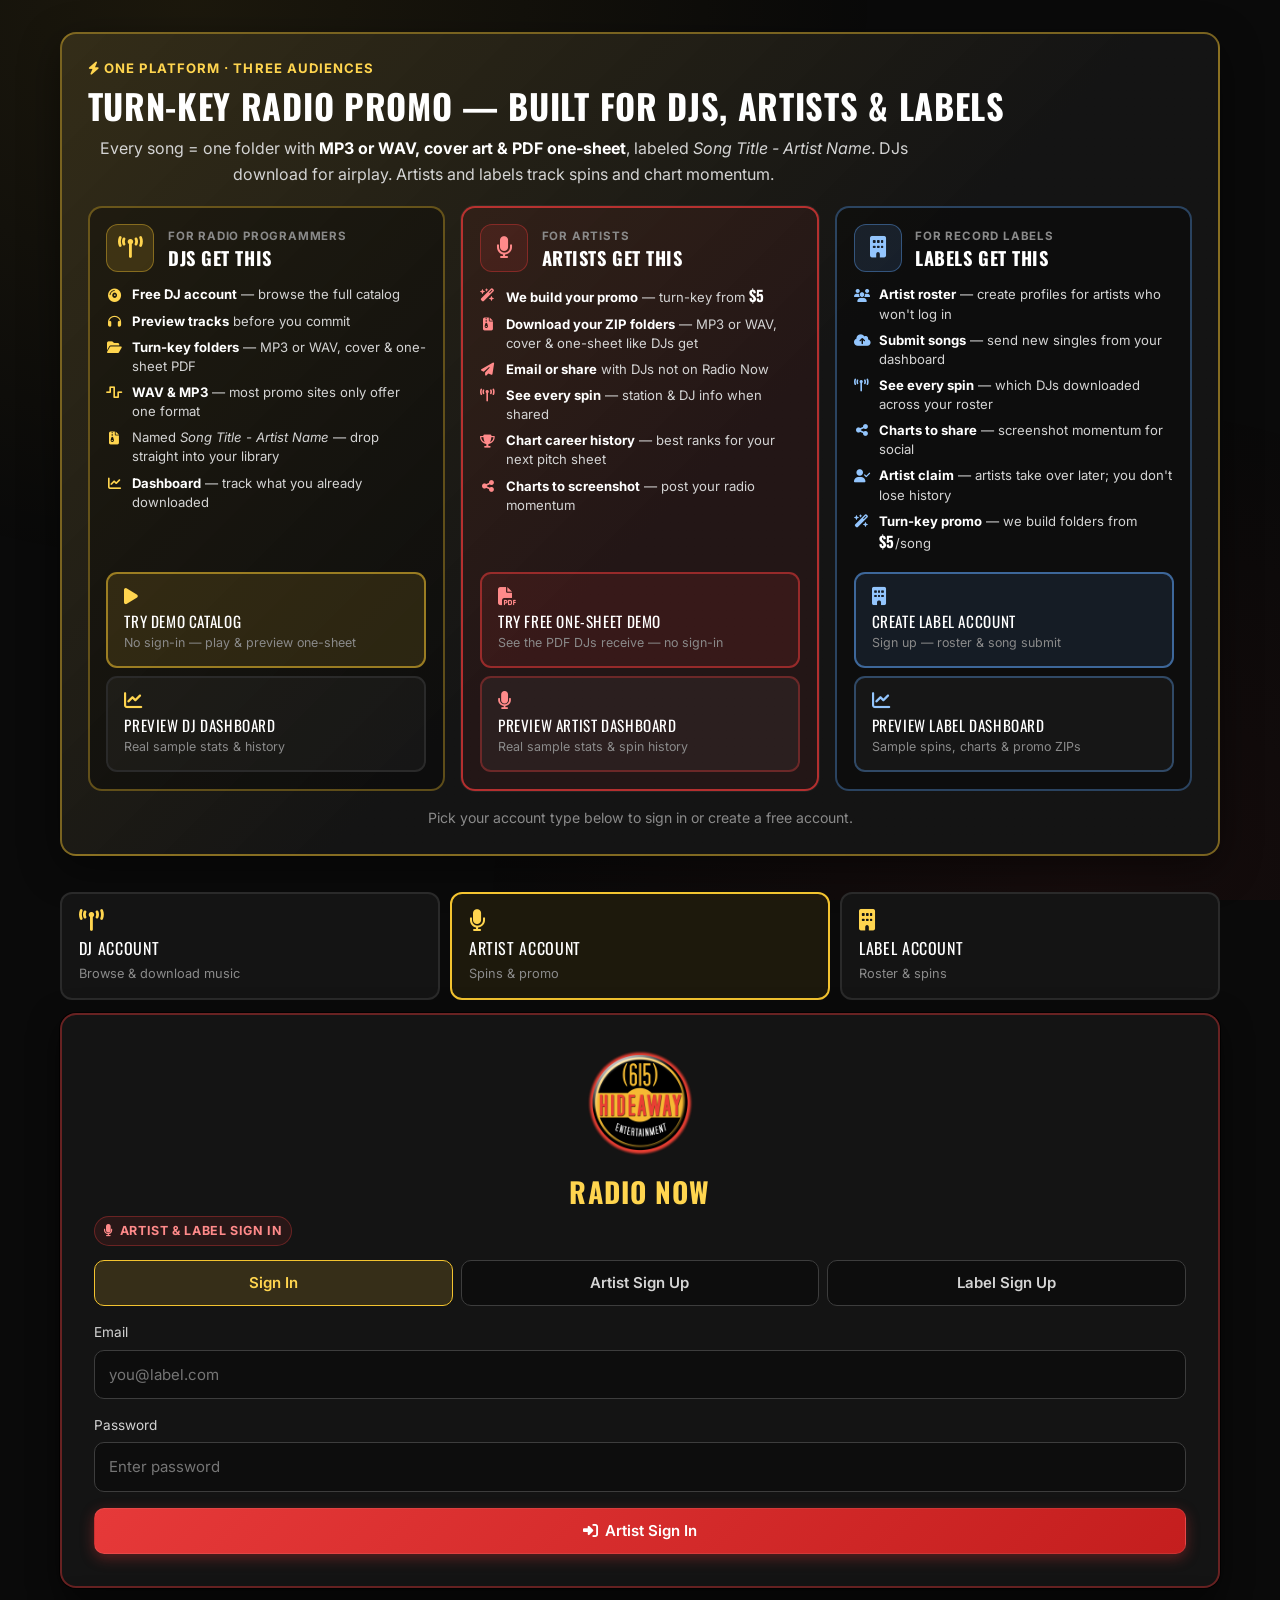
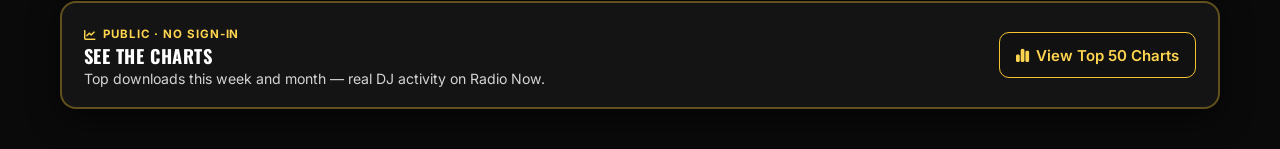
==== artist-dashboard.html @ 0c667291 "Artist spins UI: compact nav, auto-select latest release, credits on card, metrics below" ====
<!DOCTYPE html>
<html lang="en">
<head>
  <meta charset="UTF-8">
  <meta name="viewport" content="width=device-width, initial-scale=1.0">
  <meta name="description" content="Radio Now — Artist spins dashboard. See DJ download activity.">
  <title>Spins — Radio Now</title>
  <link rel="icon" href="assets/logo.png" type="image/png">
  <link rel="preconnect" href="https://fonts.googleapis.com">
  <link rel="preconnect" href="https://fonts.gstatic.com" crossorigin>
  <link href="https://fonts.googleapis.com/css2?family=Inter:wght@400;500;600;700&family=Oswald:wght@500;600;700&display=swap" rel="stylesheet">
  <link rel="stylesheet" href="https://cdnjs.cloudflare.com/ajax/libs/font-awesome/6.5.1/css/all.min.css">
  <link rel="stylesheet" href="css/styles.css">
</head>
<body class="artist-portal-body">

  <div id="login-gate" class="login-gate">
    <div id="turnkey-pitch-login" class="turnkey-pitch-login-wrap" data-page="artist"></div>

    <div class="login-gate-actions">
    <div class="login-auth-column">
      <nav class="account-role-picker account-role-picker--triple" aria-label="Choose account type">
        <a href="index.html" class="account-role-card">
          <i class="fa-solid fa-tower-broadcast" aria-hidden="true"></i>
          <span class="account-role-title">DJ Account</span>
          <span class="account-role-desc">Browse &amp; download music</span>
        </a>
        <a href="artist-dashboard.html" class="account-role-card is-active" aria-current="page">
          <i class="fa-solid fa-microphone" aria-hidden="true"></i>
          <span class="account-role-title">Artist Account</span>
          <span class="account-role-desc">Spins &amp; promo</span>
        </a>
        <a href="artist-dashboard.html#label-signup" class="account-role-card account-role-card--label">
          <i class="fa-solid fa-building" aria-hidden="true"></i>
          <span class="account-role-title">Label Account</span>
          <span class="account-role-desc">Roster &amp; spins</span>
        </a>
      </nav>

      <div class="login-card login-card--artist">
        <div class="brand-lockup brand-lockup--centered brand-lockup--signup">
          <img src="assets/logo.png" alt="(615) Hideaway Entertainment" class="brand-logo brand-logo--large">
          <div class="brand-text">
            <h1>Radio Now</h1>
            <p>(615) Hideaway Entertainment</p>
          </div>
        </div>
        <p class="login-account-badge login-account-badge--artist"><i class="fa-solid fa-microphone"></i> Artist &amp; label sign in</p>

        <div class="auth-tabs auth-tabs--triple" role="tablist" aria-label="Artist and label accounts">
        <button type="button" class="auth-tab active" data-auth-tab="login" role="tab" aria-selected="true">Sign In</button>
        <button type="button" class="auth-tab" data-auth-tab="signup" role="tab" aria-selected="false">Artist Sign Up</button>
        <button type="button" class="auth-tab" data-auth-tab="label-signup" role="tab" aria-selected="false">Label Sign Up</button>
      </div>

      <form id="login-form" class="auth-panel" data-auth-panel="login">
        <div class="login-error" id="login-error"></div>
        <label for="login-email">Email</label>
        <input type="email" id="login-email" placeholder="you@label.com" autocomplete="email" required>
        <label for="login-password">Password</label>
        <input type="password" id="login-password" placeholder="Enter password" autocomplete="current-password" required>
        <button type="submit" class="btn btn-primary btn-full">
          <i class="fa-solid fa-right-to-bracket"></i>
          Artist Sign In
        </button>
      </form>

      <form id="signup-form" class="auth-panel hidden" data-auth-panel="signup">
        <div class="login-error" id="signup-error"></div>
        <p class="auth-panel-note">Use the <strong>Artist Name</strong> exactly as it appears on Radio Now, or the email your label listed to <strong>claim</strong> a profile they created.</p>
        <label for="signup-artist-name">Artist Name</label>
        <input type="text" id="signup-artist-name" placeholder="As listed on Radio Now" autocomplete="organization" required>
        <label for="signup-email">Email</label>
        <input type="email" id="signup-email" placeholder="you@label.com" autocomplete="email" required>
        <label for="signup-password">Password</label>
        <input type="password" id="signup-password" placeholder="At least 8 characters" autocomplete="new-password" minlength="8" required>
        <label for="signup-password-confirm">Confirm password</label>
        <input type="password" id="signup-password-confirm" placeholder="Re-enter password" autocomplete="new-password" minlength="8" required>
        <button type="submit" class="btn btn-primary btn-full">
          <i class="fa-solid fa-user-plus"></i>
          Create Artist Account
        </button>
      </form>

      <form id="label-signup-form" class="auth-panel hidden" data-auth-panel="label-signup">
        <div class="login-error" id="label-signup-error"></div>
        <p class="auth-panel-note">Use the <strong>Label Name</strong> exactly as it appears on Radio Now (e.g. 615 Hideaway Records).</p>
        <label for="signup-label-name">Label Name</label>
        <input type="text" id="signup-label-name" placeholder="As listed on Radio Now" autocomplete="organization" required>
        <label for="label-signup-email">Email</label>
        <input type="email" id="label-signup-email" placeholder="you@label.com" autocomplete="email" required>
        <label for="label-signup-password">Password</label>
        <input type="password" id="label-signup-password" placeholder="At least 8 characters" autocomplete="new-password" minlength="8" required>
        <label for="label-signup-password-confirm">Confirm password</label>
        <input type="password" id="label-signup-password-confirm" placeholder="Re-enter password" autocomplete="new-password" minlength="8" required>
        <button type="submit" class="btn btn-primary btn-full">
          <i class="fa-solid fa-building"></i>
          Create Label Account
        </button>
      </form>
      </div>

      <aside class="login-charts-card" aria-label="Public download charts">
        <div class="login-charts-copy-block">
          <p class="login-charts-eyebrow"><i class="fa-solid fa-chart-line" aria-hidden="true"></i> Public · No sign-in</p>
          <h2 class="login-charts-title">See the charts</h2>
          <p class="login-charts-copy">Top downloads this week and month — real DJ activity on Radio Now.</p>
        </div>
        <a href="charts.html" class="btn btn-secondary login-charts-btn">
          <i class="fa-solid fa-chart-simple" aria-hidden="true"></i>
          View Top 50 Charts
        </a>
      </aside>
    </div>
    </div>
  </div>

  <div id="app-shell" class="app-shell hidden">
    <header class="site-header">
      <div class="header-inner">
        <a href="index.html" class="brand">
          <img src="assets/logo.png" alt="(615) Hideaway Entertainment" class="brand-logo">
          <div class="brand-text">
            <span class="brand-name">Radio Now</span>
            <span class="brand-tag">(615) Hideaway Entertainment</span>
          </div>
        </a>
        <nav class="site-nav" data-site-nav data-nav-active="artistDashboard" aria-label="Main navigation"></nav>
        <div class="header-actions">
          <span id="artist-welcome" class="dj-welcome hidden"></span>
          <button class="btn btn-ghost" id="logout-btn">
            <i class="fa-solid fa-right-from-bracket"></i>
            Log Out
          </button>
        </div>
      </div>
    </header>

    <div id="demo-banner" class="demo-banner hidden" role="status">
      <div class="demo-banner-copy">
        <strong>Demo mode</strong> — Sample spin data for David Parmley.
      </div>
      <a href="artist-dashboard.html" class="btn btn-secondary btn-sm">Create artist account</a>
    </div>

    <nav class="artist-portal-nav" data-artist-portal-nav aria-label="Artist portal sections"></nav>

    <main class="artist-portal-page artist-spins-page">
      <header class="artist-portal-hero">
        <p class="artist-portal-eyebrow">Spins</p>
        <h1 id="artist-display-name">Your artist</h1>
        <p id="dashboard-subtitle" class="artist-portal-copy">Screenshot-ready spin stats from real DJ downloads.</p>
      </header>

      <section class="spin-picker-section" id="song-picker" aria-label="Choose a song"></section>

      <section id="song-infographic" class="spin-infographic-host hidden" aria-live="polite"></section>

      <section class="spin-song-metrics hidden" id="dashboard-stats" aria-label="Song spin stats"></section>

      <section class="spin-lines-section" aria-label="Spin activity">
        <div class="spin-lines-header">
          <h2><i class="fa-solid fa-tower-broadcast"></i> DJ spins</h2>
          <span class="spin-lines-meta" id="spin-lines-meta"></span>
        </div>
        <a href="djs.html" class="btn btn-secondary btn-full spin-dj-directory-btn">
          <i class="fa-solid fa-users"></i>
          DJ Member Directory
        </a>
        <div id="spin-lines" class="spin-lines-list"></div>
      </section>

      <section class="dj-panel artist-access-panel hidden" id="label-access-panel" aria-live="polite">
        <div class="dj-panel-header">
          <h2><i class="fa-solid fa-building"></i> Label access</h2>
        </div>
        <p class="dj-panel-note">Labels with access to your account. Remove anytime — your chart history stays with you.</p>
        <div id="label-access-list"></div>
      </section>
    </main>
  </div>

  <script src="js/config.js"></script>
  <script src="js/pitch.js"></script>
  <script src="js/demo.js"></script>
  <script src="js/dj-auth.js"></script>
  <script src="js/artist-auth.js"></script>
  <script src="js/account-auth.js"></script>
  <script src="js/artist-auth-ui.js"></script>
  <script src="js/nav.js"></script>
  <script src="js/utils.js"></script>
  <script src="js/artist-portal-nav.js"></script>
  <script src="js/artist-activity.js"></script>
  <script src="js/database.js"></script>
  <script src="js/artist-dashboard-app.js"></script>
</body>
</html>
---- css/styles.css ----
@import url('https://fonts.googleapis.com/css2?family=Inter:wght@400;500;600;700&family=Oswald:wght@500;600;700&display=swap');

:root {
  --black: #000000;
  --gold: #f4c430;
  --gold-bright: #ffd54f;
  --gold-dim: rgba(244, 196, 48, 0.15);
  --red: #e63939;
  --red-deep: #c41e1e;
  --white: #ffffff;
  --bg: #0a0a0a;
  --bg-elevated: #111111;
  --bg-card: #141414;
  --bg-input: #0d0d0d;
  --border: #2a2a2a;
  --border-light: #3d3d3d;
  --text: #ffffff;
  --text-secondary: #d4d4d4;
  --text-muted: #8a8a8a;
  --success: #4ade80;
  --danger: #e63939;
  --radius: 12px;
  --radius-lg: 16px;
  --shadow: 0 10px 30px rgba(0, 0, 0, 0.55);
}

*, *::before, *::after { box-sizing: border-box; }

html {
  scroll-behavior: smooth;
  color-scheme: dark;
}

body {
  margin: 0;
  font-family: 'Inter', system-ui, sans-serif;
  font-size: 15px;
  line-height: 1.55;
  color: var(--text);
  background: var(--bg);
  min-height: 100vh;
}

body::before {
  content: '';
  position: fixed;
  inset: 0;
  background:
    radial-gradient(ellipse at 15% 0%, rgba(244, 196, 48, 0.08) 0%, transparent 45%),
    radial-gradient(ellipse at 85% 100%, rgba(230, 57, 57, 0.06) 0%, transparent 40%);
  pointer-events: none;
  z-index: -1;
}

h1, h2, h3, .brand-name {
  font-family: 'Oswald', system-ui, sans-serif;
  letter-spacing: 0.02em;
  text-transform: uppercase;
}

.hidden { display: none !important; }

a { color: var(--gold-bright); text-decoration: none; }
a:hover { color: var(--white); }

/* Buttons */

.btn {
  display: inline-flex;
  align-items: center;
  justify-content: center;
  gap: 0.45rem;
  padding: 0.65rem 1rem;
  border-radius: 10px;
  border: 1px solid transparent;
  font: inherit;
  font-weight: 600;
  cursor: pointer;
  transition: all 0.15s ease;
}

.btn:disabled {
  opacity: 0.45;
  cursor: not-allowed;
}

.btn-primary {
  background: linear-gradient(135deg, var(--red), var(--red-deep));
  color: var(--white);
  box-shadow: 0 4px 14px rgba(230, 57, 57, 0.35);
  border: 1px solid rgba(255, 255, 255, 0.08);
}

.btn-primary:hover:not(:disabled) {
  transform: translateY(-1px);
  box-shadow: 0 6px 18px rgba(230, 57, 57, 0.5);
  background: linear-gradient(135deg, #f04545, var(--red));
}

.btn-secondary {
  background: var(--bg-elevated);
  border-color: var(--gold);
  color: var(--gold-bright);
}

.btn-secondary:hover:not(:disabled) {
  border-color: var(--gold-bright);
  background: var(--gold-dim);
  color: var(--white);
}

.btn-ghost {
  background: transparent;
  color: var(--text-secondary);
  border-color: transparent;
}

.btn-ghost:hover { color: var(--text); background: rgba(255,255,255,0.04); }

.btn-sm { padding: 0.45rem 0.7rem; font-size: 0.85rem; }
.btn-full { width: 100%; }

.btn-icon {
  width: 34px;
  height: 34px;
  border-radius: 8px;
  border: 1px solid var(--border);
  background: var(--bg-elevated);
  color: var(--text-secondary);
  display: inline-flex;
  align-items: center;
  justify-content: center;
  cursor: pointer;
}

.btn-icon:hover { color: var(--text); border-color: var(--border-light); }
.btn-icon.active,
.btn-icon.is-favorite,
.artist-favorite-btn.is-favorite {
  background: var(--gold-dim);
  border-color: var(--gold);
  color: var(--gold-bright);
}

.turnkey-pitch-catalog-wrap.hidden,
#turnkey-pitch-queue.hidden {
  display: none;
}

/* Login */

.login-gate {
  min-height: 100vh;
  display: flex;
  flex-direction: column;
  align-items: center;
  justify-content: center;
  padding: 2rem 1.5rem 2.5rem;
  gap: 0;
}

.turnkey-pitch-login-wrap {
  width: min(1160px, 100%);
  margin-bottom: 2.25rem;
}

.login-gate-actions {
  width: min(1160px, 100%);
  display: flex;
  flex-direction: column;
  gap: 0.75rem;
}

.login-auth-column {
  width: 100%;
  min-width: 0;
  display: flex;
  flex-direction: column;
  gap: 0.85rem;
}

.login-charts-card {
  width: 100%;
  display: flex;
  align-items: center;
  justify-content: space-between;
  gap: 1rem 1.25rem;
  padding: 1.15rem 1.35rem;
  background: var(--bg-card);
  border: 2px solid rgba(244, 196, 48, 0.35);
  border-radius: var(--radius-lg);
  box-shadow: var(--shadow);
}

.login-charts-copy-block {
  flex: 1 1 auto;
  min-width: 0;
}

.login-charts-eyebrow {
  margin: 0;
  display: inline-flex;
  align-items: center;
  gap: 0.4rem;
  font-size: 0.72rem;
  font-weight: 700;
  letter-spacing: 0.08em;
  text-transform: uppercase;
  color: var(--gold-bright);
}

.login-charts-title {
  margin: 0 0 0.2rem;
  font-family: 'Oswald', system-ui, sans-serif;
  font-size: 1.15rem;
  text-transform: uppercase;
  letter-spacing: 0.03em;
  color: var(--white);
  line-height: 1.15;
}

.login-charts-copy {
  margin: 0;
  color: var(--text-secondary);
  font-size: 0.88rem;
  line-height: 1.4;
}

.login-charts-btn {
  flex: 0 0 auto;
  white-space: nowrap;
}

.account-role-picker {
  display: grid;
  grid-template-columns: repeat(2, minmax(0, 1fr));
  gap: 0.65rem;
  width: 100%;
}

.account-role-card {
  display: flex;
  flex-direction: column;
  align-items: flex-start;
  gap: 0.25rem;
  padding: 1rem 1.05rem;
  min-height: 5.25rem;
  border-radius: 12px;
  border: 2px solid var(--border);
  background: var(--bg-card);
  color: var(--text-secondary);
  text-decoration: none;
  transition: border-color 0.15s ease, background 0.15s ease, transform 0.15s ease;
}

.account-role-card:hover {
  border-color: var(--border-light);
  color: var(--text);
  transform: translateY(-1px);
}

.account-role-card.is-active {
  border-color: var(--gold);
  background: rgba(244, 196, 48, 0.08);
  color: var(--text);
}

.account-role-card i {
  color: var(--gold-bright);
  font-size: 1.35rem;
}

.account-role-title {
  font-family: 'Oswald', system-ui, sans-serif;
  font-size: 1rem;
  text-transform: uppercase;
  letter-spacing: 0.04em;
  color: var(--white);
}

.account-role-desc {
  font-size: 0.8rem;
  line-height: 1.35;
  color: var(--text-muted);
}

.login-account-badge {
  margin: 0 0 0.85rem;
  display: inline-flex;
  align-items: center;
  gap: 0.4rem;
  padding: 0.3rem 0.55rem;
  border-radius: 999px;
  background: rgba(244, 196, 48, 0.12);
  border: 1px solid rgba(244, 196, 48, 0.35);
  font-size: 0.78rem;
  font-weight: 700;
  letter-spacing: 0.05em;
  text-transform: uppercase;
  color: var(--gold-bright);
}

.login-account-badge--artist {
  background: rgba(230, 57, 57, 0.1);
  border-color: rgba(230, 57, 57, 0.35);
  color: #ff8a8a;
}

.login-card {
  width: 100%;
  background: var(--bg-card);
  border: 2px solid var(--gold);
  border-radius: var(--radius-lg);
  padding: 2rem;
  box-shadow: var(--shadow), 0 0 0 1px rgba(0, 0, 0, 0.8);
}

.login-card--dj {
  border-color: rgba(244, 196, 48, 0.45);
}

.login-card--artist {
  border-color: rgba(230, 57, 57, 0.4);
}

.auth-panel[data-auth-panel="signup"] {
  max-height: min(72vh, 760px);
  overflow-y: auto;
  padding-right: 0.2rem;
}

.dj-signup-form {
  display: flex;
  flex-direction: column;
  gap: 0.85rem;
}

.dj-signup-section {
  margin: 0;
  padding: 0;
  border: 0;
  min-width: 0;
}

.dj-signup-section legend {
  font-family: 'Oswald', system-ui, sans-serif;
  font-size: 0.82rem;
  letter-spacing: 0.06em;
  text-transform: uppercase;
  color: var(--gold-bright);
  margin-bottom: 0.45rem;
  padding: 0;
}

.dj-signup-grid {
  display: grid;
  gap: 0.65rem;
}

.dj-signup-grid--2 {
  grid-template-columns: repeat(2, minmax(0, 1fr));
}

.dj-signup-grid--3 {
  grid-template-columns: repeat(3, minmax(0, 1fr));
}

.artist-dj-profile {
  margin: 0.55rem 0 0.35rem;
  display: grid;
  gap: 0.35rem;
}

.artist-dj-profile-row {
  display: grid;
  grid-template-columns: 6.5rem 1fr;
  gap: 0.5rem;
  font-size: 0.84rem;
}

.artist-dj-profile-row dt {
  margin: 0;
  color: var(--text-muted);
  font-weight: 600;
}

.artist-dj-profile-row dd {
  margin: 0;
  color: var(--text-secondary);
  word-break: break-word;
}

.artist-dj-profile-row a {
  color: var(--gold-bright);
}

.artist-dj-email-label {
  color: var(--text-muted);
  font-weight: 600;
  margin-right: 0.35rem;
}

.brand-lockup, .brand {
  display: flex;
  align-items: center;
  gap: 0.9rem;
}

.brand-lockup--centered {
  flex-direction: column;
  text-align: center;
  gap: 1rem;
  margin-bottom: 0.25rem;
}

.brand-logo {
  width: 44px;
  height: 44px;
  border-radius: 6px;
  object-fit: contain;
  border: none;
  box-shadow: none;
  background: transparent;
  flex-shrink: 0;
}

.brand-logo--large {
  width: 108px;
  height: 108px;
}

.brand-lockup--signup {
  gap: 0.65rem;
  margin-bottom: 0.15rem;
}

.brand-lockup--signup .brand-logo--large {
  width: clamp(88px, 18vw, 112px);
  height: clamp(88px, 18vw, 112px);
}

.brand-lockup--signup .brand-text p {
  display: none;
}

.brand-lockup--signup .brand-lockup h1,
.brand-lockup--signup h1 {
  font-size: 1.45rem;
  letter-spacing: 0.04em;
}

.brand-text {
  min-width: 0;
}

.brand-lockup h1 {
  margin: 0;
  font-size: 1.75rem;
  color: var(--gold-bright);
}

.brand-lockup p, .brand-tag {
  margin: 0;
  color: var(--text-secondary);
  font-size: 0.82rem;
  text-transform: uppercase;
  letter-spacing: 0.06em;
}

.login-copy {
  color: var(--text-secondary);
  margin: 1.25rem 0 1.25rem;
}

.auth-tabs {
  display: grid;
  grid-template-columns: 1fr 1fr;
  gap: 0.5rem;
  margin-bottom: 1rem;
}

.auth-tabs--triple {
  grid-template-columns: repeat(3, 1fr);
}

.account-role-picker--triple {
  grid-template-columns: repeat(3, minmax(0, 1fr));
}

.account-role-card--label.is-active,
.account-role-card--label:hover {
  border-color: rgba(96, 165, 250, 0.45);
}

.form-grid {
  display: grid;
  gap: 0.85rem;
  margin-bottom: 0.85rem;
}

.form-grid--two {
  grid-template-columns: repeat(2, minmax(0, 1fr));
}

.dashboard-form .form-field {
  margin-bottom: 0;
}

.dashboard-form .form-field > label {
  display: block;
  margin-bottom: 0.5rem;
}

.dashboard-form input:not([type="checkbox"]),
.dashboard-form select,
.dashboard-form textarea,
.file-upload-link {
  width: 100%;
}

.dashboard-form textarea {
  padding: 0.75rem 0.9rem;
  border-radius: 10px;
  border: 1px solid var(--border-light);
  background: var(--bg-input);
  color: var(--text);
  font: inherit;
  resize: vertical;
}

.form-section-label {
  margin: 0.35rem 0 1rem;
  font-family: 'Oswald', system-ui, sans-serif;
  font-size: 0.82rem;
  letter-spacing: 0.06em;
  text-transform: uppercase;
  color: var(--gold-bright);
}

.field-help {
  margin: 0.45rem 0 0;
  font-size: 0.82rem;
  line-height: 1.45;
  color: var(--text-muted);
}

.file-upload-field .file-upload-dropzone {
  display: flex;
  flex-direction: column;
  align-items: flex-start;
  gap: 0.65rem;
  padding: 1rem 1.1rem;
  border: 1.5px dashed var(--border-light);
  border-radius: 12px;
  background: rgba(255, 255, 255, 0.02);
}

.file-upload-btn {
  min-width: 8.5rem;
}

.file-upload-status {
  margin: 0;
  font-size: 0.88rem;
  color: var(--text-muted);
}

.file-upload-status.has-file {
  color: var(--success);
}

.file-upload-status.is-uploading {
  color: var(--gold-bright);
}

.dashboard-form select {
  width: 100%;
  padding: 0.75rem 0.9rem;
  border-radius: 10px;
  border: 1px solid var(--border-light);
  background: var(--bg-input);
  color: var(--text);
  font: inherit;
}

.dashboard-form--accessible.dashboard-form--song-submit {
  font-size: 1.05rem;
  max-width: 980px;
}

.dashboard-form--accessible.dashboard-form--song-submit label,
.dashboard-form--accessible.dashboard-form--song-submit legend {
  font-size: 1rem;
}

.dashboard-form--accessible.dashboard-form--song-submit input:not([type="checkbox"]),
.dashboard-form--accessible.dashboard-form--song-submit select,
.dashboard-form--accessible.dashboard-form--song-submit textarea,
.dashboard-form--accessible .file-upload-link {
  font-size: 1.08rem;
  padding: 0.95rem 1.05rem;
  min-height: 3.1rem;
}

.dashboard-form--accessible.dashboard-form--song-submit textarea {
  min-height: 9rem;
  line-height: 1.55;
}

.dashboard-form--accessible .file-upload-btn {
  font-size: 1rem;
  padding: 0.8rem 1.2rem;
}

.dashboard-form--accessible .btn-lg {
  font-size: 1.08rem;
  padding: 0.95rem 1.35rem;
}

.label-required {
  color: var(--gold-bright);
}

.visually-hidden {
  position: absolute;
  width: 1px;
  height: 1px;
  padding: 0;
  margin: -1px;
  overflow: hidden;
  clip: rect(0, 0, 0, 0);
  white-space: nowrap;
  border: 0;
}

.song-form-section {
  margin: 0 0 1.75rem;
  padding: 0;
  border: 1px solid var(--border);
  border-radius: var(--radius-lg);
  background: rgba(255, 255, 255, 0.02);
  overflow: hidden;
}

.song-form-section--files {
  border-color: rgba(244, 196, 48, 0.35);
  background: var(--gold-dim);
}

.song-form-section-header {
  display: flex;
  align-items: center;
  gap: 0.85rem;
  padding: 1rem 1.25rem;
  border-bottom: 2px solid var(--gold);
  background: linear-gradient(180deg, rgba(255, 255, 255, 0.04) 0%, rgba(255, 255, 255, 0.01) 100%);
}

.song-form-section-num {
  flex-shrink: 0;
  width: 2.15rem;
  height: 2.15rem;
  display: inline-flex;
  align-items: center;
  justify-content: center;
  border-radius: 999px;
  background: rgba(244, 196, 48, 0.14);
  border: 1px solid rgba(244, 196, 48, 0.4);
  color: var(--gold-bright);
  font-family: 'Oswald', system-ui, sans-serif;
  font-size: 0.88rem;
  font-weight: 600;
  letter-spacing: 0.04em;
}

.song-form-section-title {
  margin: 0;
  font-family: 'Oswald', system-ui, sans-serif;
  font-size: 1.2rem;
  font-weight: 600;
  letter-spacing: 0.06em;
  text-transform: uppercase;
  color: var(--gold-bright);
  display: inline-flex;
  align-items: center;
  gap: 0.5rem;
}

.song-form-section-body {
  padding: 1.4rem 1.25rem 1.5rem;
}

.song-form-field-group {
  margin-bottom: 1.5rem;
}

.song-form-field-group:last-child {
  margin-bottom: 0;
}

.song-form-field-group .form-grid {
  margin-bottom: 0;
}

.song-form-group-label {
  margin: 0 0 0.9rem;
  font-family: 'Oswald', system-ui, sans-serif;
  font-size: 0.88rem;
  font-weight: 600;
  letter-spacing: 0.08em;
  text-transform: uppercase;
  color: var(--text-secondary);
}

.song-form-group-hint {
  font-family: 'Inter', system-ui, sans-serif;
  font-size: 0.78rem;
  font-weight: 400;
  letter-spacing: normal;
  text-transform: none;
  color: var(--text-muted);
}

.song-form-files-note {
  margin: 0 0 1.1rem;
}

.song-form-section legend {
  padding: 0;
}

.form-field--wide {
  grid-column: 1 / -1;
}

.checkbox-field--inline {
  margin: 0.5rem 0 0.75rem;
}

.song-form-actions {
  display: flex;
  flex-wrap: wrap;
  gap: 0.85rem;
  margin-top: 0.5rem;
}

.song-submissions-list {
  margin-bottom: 1.5rem;
}

.song-submission-item {
  display: flex;
  align-items: center;
  justify-content: space-between;
  gap: 1rem;
  padding: 1rem 1.1rem;
  border: 1px solid var(--border);
  border-radius: 12px;
  background: var(--bg-card);
  margin-bottom: 0.75rem;
}

.song-submission-item h3 {
  margin: 0 0 0.25rem;
  font-size: 1.08rem;
}

.song-submission-item p {
  margin: 0;
  color: var(--text-secondary);
  font-size: 0.95rem;
}

.song-submission-status {
  display: inline-block;
  margin-top: 0.35rem;
  font-size: 0.82rem;
  text-transform: uppercase;
  letter-spacing: 0.05em;
  color: var(--gold-bright);
}

.file-upload-hint {
  margin: 0;
  font-size: 0.8rem;
  line-height: 1.45;
  color: var(--text-muted);
}

.file-upload-link-label {
  display: block;
  margin: 0.75rem 0 0.45rem;
  font-size: 0.82rem;
  color: var(--text-secondary);
}

.file-upload-link {
  padding: 0.75rem 0.9rem;
  border-radius: 10px;
  border: 1px solid var(--border-light);
  background: var(--bg-input);
  color: var(--text);
  font: inherit;
}

.file-upload-link:focus {
  outline: none;
  border-color: var(--gold);
  box-shadow: 0 0 0 2px var(--gold-dim);
}

.song-submit-form textarea {
  width: 100%;
  margin-bottom: 0;
  padding: 0.65rem 0.75rem;
  border-radius: 10px;
  border: 1px solid var(--border-light);
  background: var(--bg-input);
  color: var(--text);
  font: inherit;
  resize: vertical;
}

@media (min-width: 900px) {
  .dashboard-form .form-grid,
  .form-grid {
    gap: 1.35rem;
    margin-bottom: 1.35rem;
  }

  .dashboard-form .form-field,
  .dashboard-form > label + input,
  .dashboard-form > label + textarea {
    margin-bottom: 1.5rem;
  }

  .dj-signup-form {
    gap: 1.35rem;
  }

  .dj-signup-grid {
    gap: 1.15rem;
  }

  .dj-profile-form {
    gap: 1.35rem;
  }

  .login-card label {
    margin-bottom: 0.55rem;
  }

  .login-card input {
    margin-bottom: 1.35rem;
  }
}

.song-submit-success {
  margin-bottom: 0.85rem;
  padding: 0.65rem 0.75rem;
  border-radius: 10px;
  border: 1px solid rgba(74, 222, 128, 0.35);
  background: rgba(74, 222, 128, 0.08);
  color: var(--success);
  font-size: 0.92rem;
}

.artist-submit-panel--form {
  padding: 1.35rem 1.5rem 1.5rem;
}

.song-submit-intro {
  max-width: 72ch;
  margin-bottom: 0.25rem;
}

.song-submit-simple {
  margin-top: 1rem;
  padding: 1.35rem 1.25rem 1.5rem;
  border: 1px solid var(--border);
  border-radius: var(--radius-lg);
  background: rgba(255, 255, 255, 0.02);
}

.song-submit-simple-steps {
  margin-bottom: 1.25rem;
}

.song-submit-simple-steps p {
  margin: 0 0 0.65rem;
  font-size: 0.95rem;
  line-height: 1.55;
  color: var(--text-secondary);
}

.song-submit-open-btn {
  margin-bottom: 0.85rem;
}

.song-submit-sync-note {
  margin: 0;
  max-width: 62ch;
}

.song-submit-google-form {
  margin-top: 1rem;
}

.song-form-section-strip {
  display: grid;
  grid-template-columns: repeat(6, minmax(0, 1fr));
  gap: 0.65rem;
  margin-bottom: 1.25rem;
}

.song-form-strip-item {
  padding: 0.75rem 0.65rem;
  border: 1px solid var(--border);
  border-radius: 10px;
  background: rgba(255, 255, 255, 0.02);
  font-family: 'Oswald', system-ui, sans-serif;
  font-size: 0.78rem;
  font-weight: 600;
  letter-spacing: 0.04em;
  text-transform: uppercase;
  text-align: center;
  color: var(--text-secondary);
  line-height: 1.25;
}

.song-form-strip-item span {
  display: block;
  margin-bottom: 0.2rem;
  color: var(--gold-bright);
  font-size: 0.72rem;
}

.song-form-strip-item--highlight {
  border-color: rgba(244, 196, 48, 0.45);
  background: var(--gold-dim);
  color: var(--gold-bright);
}

.song-form-layout {
  display: grid;
  grid-template-columns: minmax(280px, 320px) minmax(0, 1fr);
  gap: 2rem;
  align-items: start;
}

.song-form-guide {
  position: sticky;
  top: 1.25rem;
  padding: 1.35rem 1.25rem 1.5rem;
  border: 1px solid var(--border);
  border-radius: var(--radius-lg);
  background: linear-gradient(180deg, rgba(255, 255, 255, 0.03) 0%, rgba(255, 255, 255, 0.01) 100%);
}

.song-form-guide-eyebrow {
  margin: 0 0 0.35rem;
  font-size: 0.72rem;
  font-weight: 700;
  letter-spacing: 0.14em;
  text-transform: uppercase;
  color: var(--gold-bright);
}

.song-form-guide-title {
  margin: 0 0 0.65rem;
  font-family: 'Oswald', system-ui, sans-serif;
  font-size: 1.35rem;
  font-weight: 600;
  line-height: 1.2;
  letter-spacing: 0.03em;
  text-transform: uppercase;
  color: var(--text);
}

.song-form-guide-lead {
  margin: 0 0 1.35rem;
  font-size: 0.92rem;
  line-height: 1.6;
  color: var(--text-secondary);
}

.song-form-guide-sections {
  display: flex;
  flex-direction: column;
  gap: 1.15rem;
}

.song-form-guide-section {
  padding: 1rem 1rem 1.05rem;
  border: 1px solid var(--border);
  border-left: 3px solid var(--border-light);
  border-radius: 12px;
  background: rgba(0, 0, 0, 0.22);
}

.song-form-guide-section--highlight {
  border-left-color: var(--gold);
  background: var(--gold-dim);
}

.song-form-guide-section-head {
  display: flex;
  align-items: center;
  gap: 0.75rem;
  margin-bottom: 0.55rem;
}

.song-form-guide-num {
  flex-shrink: 0;
  width: 2rem;
  height: 2rem;
  display: inline-flex;
  align-items: center;
  justify-content: center;
  border-radius: 999px;
  background: rgba(244, 196, 48, 0.14);
  border: 1px solid rgba(244, 196, 48, 0.35);
  color: var(--gold-bright);
  font-family: 'Oswald', system-ui, sans-serif;
  font-size: 0.82rem;
  font-weight: 600;
  letter-spacing: 0.04em;
}

.song-form-guide-section h4 {
  margin: 0;
  font-family: 'Oswald', system-ui, sans-serif;
  font-size: 1.02rem;
  font-weight: 600;
  letter-spacing: 0.05em;
  text-transform: uppercase;
  color: var(--gold-bright);
  display: flex;
  align-items: center;
  gap: 0.45rem;
}

.song-form-guide-section h4 i {
  font-size: 0.88rem;
  opacity: 0.9;
}

.song-form-guide-section p {
  margin: 0;
  font-size: 0.9rem;
  line-height: 1.55;
  color: var(--text-secondary);
}

.song-form-guide-section p + p,
.song-form-guide-section .song-form-guide-hint {
  margin-top: 0.45rem;
}

.song-form-guide-hint {
  font-size: 0.84rem !important;
  color: var(--text-muted) !important;
}

.song-form-guide-tip {
  display: flex;
  align-items: flex-start;
  gap: 0.65rem;
  margin-top: 1.35rem;
  padding: 0.9rem 1rem;
  border-radius: 12px;
  border: 1px solid rgba(244, 196, 48, 0.25);
  background: rgba(244, 196, 48, 0.06);
}

.song-form-guide-tip i {
  color: var(--gold-bright);
  margin-top: 0.15rem;
}

.song-form-guide-tip p {
  margin: 0;
  font-size: 0.84rem;
  line-height: 1.5;
  color: var(--text-muted);
}

.song-form-main {
  min-width: 0;
}

.song-google-form-shell {
  border: 1px solid var(--border);
  border-radius: var(--radius-lg);
  overflow: hidden;
  background: #fff;
  box-shadow: var(--shadow);
}

.song-google-form-chrome {
  display: flex;
  align-items: center;
  justify-content: space-between;
  gap: 1rem;
  flex-wrap: wrap;
  padding: 0.9rem 1.15rem;
  border-bottom: 2px solid var(--gold);
  background: var(--bg-elevated);
}

.song-google-form-chrome-label {
  font-family: 'Oswald', system-ui, sans-serif;
  font-size: 0.95rem;
  font-weight: 600;
  letter-spacing: 0.06em;
  text-transform: uppercase;
  color: var(--gold-bright);
  display: inline-flex;
  align-items: center;
  gap: 0.5rem;
}

.song-google-form-chrome-meta {
  font-size: 0.82rem;
  color: var(--text-muted);
}

.song-google-form-shell iframe {
  display: block;
  width: 100%;
  min-height: 2450px;
  border: 0;
  background: #fff;
}

.song-form-footer-bar {
  display: flex;
  align-items: center;
  justify-content: space-between;
  gap: 1rem;
  flex-wrap: wrap;
  margin-top: 1rem;
  padding: 0.95rem 1.1rem;
  border: 1px solid var(--border);
  border-radius: 12px;
  background: rgba(255, 255, 255, 0.02);
}

.song-form-footer-note {
  margin: 0;
  font-size: 0.88rem;
  line-height: 1.5;
  color: var(--text-secondary);
  display: inline-flex;
  align-items: center;
  gap: 0.5rem;
}

.song-form-footer-note i {
  color: var(--gold-bright);
}

.song-form-open-btn {
  flex-shrink: 0;
  white-space: nowrap;
}

@media (min-width: 1100px) {
  .artist-submit-panel--form {
    padding: 1.5rem 1.75rem 1.75rem;
  }

  .song-form-section-title {
    font-size: 1.28rem;
  }

  .song-form-section-body {
    padding: 1.55rem 1.5rem 1.65rem;
  }

  .song-form-layout {
    gap: 2.25rem;
  }

  .song-form-guide-title {
    font-size: 1.45rem;
  }

  .song-form-guide-section h4 {
    font-size: 1.08rem;
  }
}

@media (max-width: 960px) {
  .song-form-section-strip {
    grid-template-columns: repeat(3, minmax(0, 1fr));
  }

  .song-form-layout {
    grid-template-columns: 1fr;
    gap: 1.35rem;
  }

  .song-form-guide {
    position: static;
  }

  .song-form-guide-sections {
    display: grid;
    grid-template-columns: repeat(2, minmax(0, 1fr));
    gap: 0.85rem;
  }

  .song-google-form-shell iframe {
    min-height: 2100px;
  }
}

@media (max-width: 640px) {
  .song-form-section-strip {
    grid-template-columns: repeat(2, minmax(0, 1fr));
  }

  .song-form-guide-sections {
    grid-template-columns: 1fr;
  }

  .song-form-footer-bar {
    flex-direction: column;
    align-items: stretch;
  }

  .song-form-open-btn {
    justify-content: center;
  }
}

.label-access-list,
.label-roster-list {
  display: flex;
  flex-direction: column;
  gap: 0.65rem;
  margin-bottom: 1rem;
}

.label-access-item,
.label-roster-item {
  display: flex;
  align-items: center;
  justify-content: space-between;
  gap: 0.75rem;
  padding: 0.75rem 0.85rem;
  border: 1px solid var(--border);
  border-radius: 10px;
  background: var(--bg-card);
}

.create-profile-form {
  margin-top: 0.5rem;
  padding-top: 1rem;
  border-top: 1px solid var(--border);
}

.chart-history-table-wrap {
  overflow-x: auto;
}

.chart-history-table {
  width: 100%;
  border-collapse: collapse;
  font-size: 0.92rem;
}

.chart-history-table th,
.chart-history-table td {
  text-align: left;
  padding: 0.55rem 0.65rem;
  border-bottom: 1px solid var(--border);
  vertical-align: top;
}

.chart-history-table th {
  font-size: 0.75rem;
  text-transform: uppercase;
  letter-spacing: 0.05em;
  color: var(--text-muted);
}

.chart-milestones {
  display: flex;
  flex-wrap: wrap;
  gap: 0.35rem;
}

.chart-milestone {
  font-size: 0.72rem;
  font-weight: 700;
  letter-spacing: 0.04em;
  text-transform: uppercase;
  border-radius: 999px;
  padding: 0.15rem 0.45rem;
  border: 1px solid var(--border-light);
}

.chart-milestone--1 {
  color: var(--gold-bright);
  border-color: rgba(244, 196, 48, 0.45);
}

.chart-milestone--5 {
  color: #fbbf24;
}

.chart-milestone--10 {
  color: var(--text-secondary);
}

.auth-tab {
  padding: 0.65rem 0.75rem;
  border-radius: 10px;
  border: 1px solid var(--border-light);
  background: var(--bg-input);
  color: var(--text-secondary);
  font: inherit;
  font-weight: 600;
  cursor: pointer;
  transition: all 0.15s ease;
}

.auth-tab.active {
  border-color: var(--gold);
  background: var(--gold-dim);
  color: var(--gold-bright);
}

.label-optional {
  font-weight: 400;
  color: var(--text-muted);
}

.dj-welcome {
  color: var(--text-secondary);
  font-size: 0.85rem;
  max-width: 16rem;
  white-space: nowrap;
  overflow: hidden;
  text-overflow: ellipsis;
}

.checkbox-field {
  display: flex;
  align-items: flex-start;
  gap: 0.65rem;
  margin: 0 0 1rem;
  color: var(--text-secondary);
  font-size: 0.92rem;
  line-height: 1.5;
  cursor: pointer;
}

.checkbox-field input {
  width: auto;
  margin: 0.2rem 0 0;
  accent-color: var(--gold);
}

.checkbox-field--panel {
  margin-bottom: 0.85rem;
}

.dj-dashboard-page {
  max-width: 1100px;
  margin: 0 auto;
  padding: 1.25rem 1.25rem 4rem;
}

.artist-dashboard-page {
  max-width: 1280px;
}

.dj-dashboard-hero {
  display: flex;
  align-items: flex-start;
  justify-content: space-between;
  gap: 1rem;
  margin-bottom: 1.5rem;
}

.dj-dashboard-eyebrow {
  margin: 0 0 0.35rem;
  color: var(--gold-bright);
  font-size: 0.78rem;
  font-weight: 700;
  letter-spacing: 0.1em;
  text-transform: uppercase;
}

.dj-dashboard-hero h1 {
  margin: 0 0 0.5rem;
  font-size: clamp(1.6rem, 3vw, 2.2rem);
}

.dj-dashboard-copy {
  margin: 0;
  color: var(--text-secondary);
  max-width: 42rem;
}

.dj-dashboard-stats {
  display: grid;
  grid-template-columns: repeat(4, minmax(0, 1fr));
  gap: 0.85rem;
  margin-bottom: 1.5rem;
}

.dj-stat-card {
  background: var(--bg-card);
  border: 1px solid var(--border);
  border-radius: var(--radius);
  padding: 1rem 1.1rem;
}

.dj-stat-card .dj-stat-value {
  display: block;
  font-family: 'Oswald', system-ui, sans-serif;
  font-size: 1.8rem;
  line-height: 1;
  color: var(--gold-bright);
  margin-bottom: 0.35rem;
}

.dj-stat-card label {
  color: var(--text-muted);
  font-size: 0.82rem;
  text-transform: uppercase;
  letter-spacing: 0.06em;
}

.dj-dashboard-grid {
  display: grid;
  grid-template-columns: minmax(260px, 320px) minmax(0, 1fr);
  gap: 1rem;
  align-items: start;
}

.dj-panel {
  background: var(--bg-card);
  border: 1px solid var(--border);
  border-radius: var(--radius-lg);
  padding: 1.15rem 1.2rem;
}

.dj-panel-header {
  display: flex;
  align-items: center;
  justify-content: space-between;
  gap: 0.75rem;
  margin-bottom: 1rem;
}

.dj-panel-header h2 {
  margin: 0;
  font-size: 1rem;
  color: var(--gold-bright);
}

.dj-panel-meta {
  color: var(--text-muted);
  font-size: 0.82rem;
}

.dj-panel-note,
.dj-panel-status {
  margin: 0;
  color: var(--text-secondary);
  font-size: 0.9rem;
  line-height: 1.55;
}

.dj-panel-status {
  margin-top: 0.75rem;
  color: var(--text-muted);
}

.dj-history-list {
  display: flex;
  flex-direction: column;
  gap: 0.7rem;
  max-height: 560px;
  overflow: auto;
  padding-right: 0.2rem;
}

.dj-history-item {
  display: flex;
  align-items: flex-start;
  justify-content: space-between;
  gap: 1rem;
  padding: 0.9rem 1rem;
  border: 1px solid var(--border);
  border-radius: 12px;
  background: rgba(255, 255, 255, 0.02);
}

.dj-history-item h3 {
  margin: 0 0 0.2rem;
  font-size: 1rem;
}

.dj-history-item p {
  margin: 0;
  color: var(--text-secondary);
}

.dj-history-meta {
  display: flex;
  flex-direction: column;
  align-items: flex-end;
  gap: 0.25rem;
  text-align: right;
  flex-shrink: 0;
}

.dj-history-type {
  color: var(--gold-bright);
  font-size: 0.82rem;
  font-weight: 600;
}

.dj-history-date {
  color: var(--text-muted);
  font-size: 0.8rem;
  white-space: nowrap;
}

.auth-panel-note {
  margin: 0 0 1rem;
  font-size: 0.88rem;
  line-height: 1.5;
  color: var(--text-muted);
}

.artist-panel--full,
.dj-panel--wide {
  grid-column: 1 / -1;
}

.dj-dashboard-hero-actions {
  display: flex;
  flex-wrap: wrap;
  gap: 0.65rem;
  margin-top: 1rem;
}

#profile-editor {
  margin-bottom: 1.5rem;
}

.dj-profile-form {
  display: flex;
  flex-direction: column;
  gap: 1rem;
}

.dj-profile-privacy {
  padding-top: 0.85rem;
  border-top: 1px solid var(--border);
}

.dj-profile-actions {
  display: flex;
  flex-wrap: wrap;
  align-items: center;
  gap: 0.75rem 1rem;
}

.dj-profile-actions .dj-panel-status {
  margin-top: 0;
  flex: 1 1 12rem;
}

.dj-panel-status--error {
  color: var(--danger);
}

.dj-signup-form--profile {
  gap: 0.75rem;
}

.djs-page {
  max-width: 900px;
  margin: 0 auto;
  padding: 1.25rem 1.25rem 4rem;
}

.dj-directory-list {
  display: flex;
  flex-direction: column;
  gap: 0.55rem;
}

.dj-directory-item {
  display: grid;
  grid-template-columns: 2rem 1fr auto;
  gap: 0.75rem;
  align-items: center;
  width: 100%;
  padding: 0.85rem 1rem;
  border-radius: var(--radius);
  border: 1px solid var(--border);
  background: var(--bg-card);
  color: inherit;
  font: inherit;
  text-align: left;
  cursor: pointer;
  transition: border-color 0.15s ease, background 0.15s ease;
}

.dj-directory-item:hover,
.dj-directory-item.is-open {
  border-color: rgba(244, 196, 48, 0.45);
  background: rgba(244, 196, 48, 0.05);
}

.dj-directory-rank {
  font-family: 'Oswald', system-ui, sans-serif;
  color: var(--gold-bright);
  font-size: 0.95rem;
}

.dj-directory-main {
  display: flex;
  flex-direction: column;
  gap: 0.2rem;
  min-width: 0;
}

.dj-directory-name {
  font-weight: 600;
  color: var(--text);
}

.dj-directory-meta {
  font-size: 0.88rem;
  color: var(--text-muted);
  white-space: nowrap;
  overflow: hidden;
  text-overflow: ellipsis;
}

.dj-directory-chevron {
  color: var(--text-muted);
  font-size: 0.85rem;
}

.detail-hero--dj {
  grid-template-columns: 88px 1fr;
}

.detail-cover--dj {
  width: 88px;
  height: 88px;
}

.dj-directory-avatar {
  width: 100%;
  height: 100%;
  display: flex;
  align-items: center;
  justify-content: center;
  border-radius: 50%;
  background: var(--bg-elevated);
  border: 2px solid var(--gold);
  color: var(--gold-bright);
  font-size: 1.8rem;
}

.dj-directory-profile {
  margin-top: 0.25rem;
}

.account-role-picker .account-role-card {
  cursor: pointer;
  font: inherit;
  text-align: left;
}

.artist-dj-line {
  margin: 0.35rem 0 0;
  font-size: 0.88rem;
  color: var(--text-secondary);
}

.artist-dj-line i {
  color: var(--gold-bright);
  margin-right: 0.35rem;
}

.artist-dj-email {
  margin: 0.2rem 0 0;
  font-size: 0.86rem;
}

.artist-history-item .dj-history-main p {
  margin: 0.15rem 0 0;
}

.artist-promo-panel {
  margin-bottom: 1.25rem;
}

.artist-promo-actions {
  margin-bottom: 0.85rem;
}

.artist-promo-demo-note {
  margin: 0 0 0.85rem;
  font-size: 0.88rem;
  line-height: 1.5;
  color: var(--text-muted);
}

.artist-promo-list {
  display: flex;
  flex-direction: column;
  gap: 0.65rem;
}

.artist-promo-item {
  display: grid;
  grid-template-columns: 56px 1fr auto;
  gap: 0.75rem;
  align-items: center;
  padding: 0.75rem 0.85rem;
  border-radius: 12px;
  border: 1px solid var(--border);
  background: rgba(255, 255, 255, 0.03);
}

.artist-promo-cover {
  width: 56px;
  height: 56px;
  border-radius: 8px;
  overflow: hidden;
  background: var(--bg-elevated);
}

.artist-promo-cover img,
.artist-promo-cover .cover-fallback {
  width: 100%;
  height: 100%;
  object-fit: cover;
  display: flex;
  align-items: center;
  justify-content: center;
  color: var(--text-muted);
}

.artist-promo-copy h3 {
  margin: 0;
  font-size: 1rem;
}

.artist-promo-copy p {
  margin: 0.15rem 0 0;
  font-size: 0.86rem;
  color: var(--text-secondary);
}

.artist-promo-files {
  font-size: 0.78rem !important;
}

.artist-promo-buttons {
  display: flex;
  flex-wrap: wrap;
  gap: 0.4rem;
  justify-content: flex-end;
}

@media (max-width: 640px) {
  .artist-promo-item {
    grid-template-columns: 48px 1fr;
  }

  .artist-promo-buttons {
    grid-column: 1 / -1;
    justify-content: flex-start;
  }
}

.charts-panel {
  display: grid;
  grid-template-columns: repeat(2, minmax(0, 1fr));
  gap: 1rem;
  margin-bottom: 1rem;
}

.charts-panel--dashboard {
  margin-bottom: 1.25rem;
}

.charts-panel--artist-share {
  display: block;
  padding: 1.15rem 1.25rem 1.25rem;
  border-radius: var(--radius-lg);
  border: 2px solid rgba(244, 196, 48, 0.35);
  background:
    linear-gradient(135deg, rgba(244, 196, 48, 0.1) 0%, rgba(20, 20, 20, 0.95) 50%),
    var(--bg-card);
  box-shadow: var(--shadow);
}

.charts-share-header {
  display: flex;
  align-items: flex-start;
  justify-content: space-between;
  gap: 1rem;
  margin-bottom: 0.85rem;
}

.charts-share-title {
  margin: 0 0 0.35rem;
  font-family: 'Oswald', system-ui, sans-serif;
  font-size: 1.35rem;
  text-transform: uppercase;
  letter-spacing: 0.03em;
  color: var(--gold-bright);
}

.charts-share-copy {
  margin: 0;
  font-size: 0.92rem;
  color: var(--text-secondary);
  max-width: 42rem;
  line-height: 1.5;
}

.charts-share-brand {
  flex-shrink: 0;
  padding: 0.4rem 0.75rem;
  border-radius: 999px;
  border: 1px solid rgba(244, 196, 48, 0.35);
  background: rgba(244, 196, 48, 0.1);
  font-family: 'Oswald', system-ui, sans-serif;
  font-size: 0.82rem;
  letter-spacing: 0.06em;
  text-transform: uppercase;
  color: var(--gold-bright);
}

.charts-share-grid {
  display: grid;
  grid-template-columns: repeat(2, minmax(0, 1fr));
  gap: 0.85rem;
}

.charts-block--share {
  min-height: 0;
  padding: 1rem 1.1rem;
}

.charts-panel--artist-share .charts-block-header h2 {
  font-size: 1.08rem;
}

.charts-panel--artist-share .charts-copy strong {
  font-size: 1rem;
}

.charts-panel--artist-share .charts-copy span {
  font-size: 0.88rem;
}

.charts-panel--artist-share .charts-rank {
  font-size: 1rem;
  min-width: 1.75rem;
}

.charts-panel--artist-share .charts-count {
  font-size: 0.92rem;
  padding: 0.2rem 0.6rem;
}

.charts-block {
  background: var(--bg-card);
  border: 1px solid var(--border);
  border-radius: var(--radius-lg);
  padding: 1rem 1.1rem;
  box-shadow: var(--shadow);
}

.charts-block-header {
  margin-bottom: 0.75rem;
}

.charts-block-header h2 {
  margin: 0;
  font-size: 1rem;
  font-family: var(--font-display);
  letter-spacing: 0.03em;
  text-transform: uppercase;
  color: var(--gold-bright);
  display: flex;
  align-items: center;
  gap: 0.45rem;
}

.charts-list {
  list-style: none;
  margin: 0;
  padding: 0;
  display: flex;
  flex-direction: column;
  gap: 0.55rem;
}

.charts-item {
  display: grid;
  grid-template-columns: 1.6rem 1fr auto;
  gap: 0.65rem;
  align-items: center;
  padding: 0.55rem 0.65rem;
  border-radius: 10px;
  background: rgba(255, 255, 255, 0.02);
  border: 1px solid rgba(255, 255, 255, 0.04);
}

.charts-item--with-queue {
  grid-template-columns: 1.6rem 1fr auto auto;
}

.charts-queue-btn {
  white-space: nowrap;
  padding-inline: 0.55rem;
}

.charts-queue-btn .charts-queue-label {
  margin-left: 0.25rem;
}

.charts-panel-intro {
  grid-column: 1 / -1;
  display: flex;
  align-items: center;
  justify-content: space-between;
  gap: 0.75rem;
  flex-wrap: wrap;
  margin-bottom: 0.15rem;
}

.charts-panel-intro p {
  margin: 0;
  color: var(--text-secondary);
  font-size: 0.9rem;
}

.charts-more-link {
  color: var(--gold-bright);
  font-size: 0.88rem;
  font-weight: 600;
  text-decoration: none;
}

.charts-more-link:hover {
  text-decoration: underline;
}

.charts-panel--full {
  max-width: 1280px;
  margin: 0 auto;
  padding: 0 1.25rem 2rem;
}

.charts-block--full {
  width: 100%;
}

.charts-page {
  max-width: 1280px;
  margin: 0 auto;
  padding: 1.25rem 1.25rem 2.5rem;
}

.charts-page-hero {
  display: flex;
  align-items: flex-start;
  justify-content: space-between;
  gap: 1rem;
  margin-bottom: 1rem;
}

.charts-page-note {
  display: flex;
  align-items: center;
  gap: 0.5rem;
  margin: 0 0 1.25rem;
  color: var(--text-secondary);
  font-size: 0.92rem;
}

.charts-page-note a {
  color: var(--gold-bright);
}

.charts-rank {
  font-family: var(--font-display);
  font-weight: 700;
  color: var(--gold);
  text-align: center;
}

.charts-copy {
  min-width: 0;
  display: flex;
  flex-direction: column;
  gap: 0.1rem;
}

.charts-copy strong {
  font-size: 0.92rem;
  white-space: nowrap;
  overflow: hidden;
  text-overflow: ellipsis;
}

.charts-copy span {
  color: var(--text-muted);
  font-size: 0.8rem;
  white-space: nowrap;
  overflow: hidden;
  text-overflow: ellipsis;
}

.charts-count {
  min-width: 1.5rem;
  text-align: center;
  font-weight: 700;
  color: var(--gold-bright);
  background: rgba(244, 196, 48, 0.12);
  border: 1px solid rgba(244, 196, 48, 0.25);
  border-radius: 999px;
  padding: 0.15rem 0.5rem;
  font-size: 0.82rem;
}

.charts-empty {
  margin: 0;
  color: var(--text-muted);
  font-size: 0.88rem;
}

.dj-empty-state {
  padding: 2rem 1rem;
}

@media (max-width: 900px) {
  .dj-dashboard-stats {
    grid-template-columns: repeat(2, minmax(0, 1fr));
  }

  .dj-dashboard-grid {
    grid-template-columns: 1fr;
  }

  .dj-dashboard-hero {
    flex-direction: column;
  }

  .dj-history-item {
    flex-direction: column;
  }

  .dj-history-meta {
    align-items: flex-start;
    text-align: left;
  }

  .charts-panel {
    grid-template-columns: 1fr;
  }

  .login-charts-card {
    flex-direction: column;
    align-items: stretch;
  }

  .login-charts-btn {
    width: 100%;
    justify-content: center;
  }

  .dj-signup-grid--2,
  .dj-signup-grid--3 {
    grid-template-columns: 1fr;
  }

  .artist-dj-profile-row {
    grid-template-columns: 1fr;
    gap: 0.15rem;
  }

  .charts-page-hero {
    flex-direction: column;
  }

  .charts-item--with-queue {
    grid-template-columns: 1.6rem 1fr auto;
    grid-template-rows: auto auto;
  }

  .charts-item--with-queue .charts-queue-btn {
    grid-column: 2 / -1;
    justify-self: start;
  }
}

.login-demo-links {
  margin: 0 0 1.25rem;
  text-align: center;
  font-size: 0.92rem;
  color: var(--text-secondary);
  display: flex;
  flex-wrap: wrap;
  align-items: center;
  justify-content: center;
  gap: 0.45rem 0.65rem;
}

.login-demo-links a {
  color: var(--gold-bright);
  font-weight: 600;
  text-decoration: none;
}

.login-demo-links a:hover {
  text-decoration: underline;
}

.demo-banner {
  display: flex;
  align-items: center;
  justify-content: space-between;
  gap: 1rem;
  flex-wrap: wrap;
  padding: 0.75rem 1.25rem;
  background: rgba(244, 196, 48, 0.12);
  border-bottom: 1px solid rgba(244, 196, 48, 0.35);
  color: var(--text-primary);
}

.demo-banner.hidden {
  display: none;
}

.demo-banner-copy {
  font-size: 0.92rem;
  line-height: 1.45;
}

.demo-sales-note {
  margin: 0 0 0.75rem;
  padding: 0.75rem 0.85rem;
  border-radius: 10px;
  background: rgba(244, 196, 48, 0.1);
  border: 1px solid rgba(244, 196, 48, 0.28);
  color: var(--text-secondary);
  font-size: 0.88rem;
  line-height: 1.5;
}

.demo-sales-note strong {
  color: var(--gold-bright);
}

.demo-sales-sub {
  display: block;
  margin-top: 0.35rem;
  color: var(--text-muted);
  font-size: 0.82rem;
}

/* Turn-key sales pitch */

.turnkey-pitch {
  border-radius: var(--radius-lg);
  border: 2px solid rgba(244, 196, 48, 0.45);
  background:
    linear-gradient(135deg, rgba(244, 196, 48, 0.14) 0%, rgba(20, 20, 20, 0.95) 55%),
    var(--bg-card);
  box-shadow: 0 12px 40px rgba(0, 0, 0, 0.45);
}

.turnkey-pitch--hero {
  padding: 1.5rem 1.6rem 1.6rem;
}

.turnkey-lead--center {
  text-align: center;
  max-width: 52rem;
  margin-left: auto;
  margin-right: auto;
}

.pitch-infographic-grid {
  display: grid;
  grid-template-columns: repeat(2, minmax(0, 1fr));
  gap: 1rem;
  margin-top: 1.15rem;
}

.pitch-infographic-grid--triple {
  grid-template-columns: repeat(3, minmax(0, 1fr));
}

.pitch-infographic-grid--triple .pitch-infographic-card {
  padding: 1rem 1.05rem 1.05rem;
}

.pitch-infographic-grid--triple .pitch-benefit-list {
  gap: 0.45rem;
}

.pitch-infographic-grid--triple .pitch-benefit-list li {
  font-size: 0.82rem;
}

.pitch-infographic-grid--triple .pitch-infographic-title {
  font-size: 1.15rem;
}

.pitch-infographic-card {
  display: flex;
  flex-direction: column;
  gap: 0.85rem;
  padding: 1.15rem 1.2rem 1.2rem;
  border-radius: 14px;
  border: 2px solid var(--border);
  background: rgba(0, 0, 0, 0.3);
}

.pitch-infographic-card--dj {
  border-color: rgba(244, 196, 48, 0.35);
}

.pitch-infographic-card--artist {
  border-color: rgba(230, 57, 57, 0.35);
}

.pitch-infographic-card--label {
  border-color: rgba(96, 165, 250, 0.35);
}

.pitch-infographic-card.is-highlighted {
  box-shadow: 0 0 0 1px rgba(255, 255, 255, 0.06);
}

.pitch-infographic-card--dj.is-highlighted {
  border-color: var(--gold);
  background: rgba(244, 196, 48, 0.07);
}

.pitch-infographic-card--artist.is-highlighted {
  border-color: rgba(230, 57, 57, 0.75);
  background: rgba(230, 57, 57, 0.07);
}

.pitch-infographic-card--label.is-highlighted {
  border-color: rgba(96, 165, 250, 0.75);
  background: rgba(96, 165, 250, 0.08);
}

.pitch-infographic-card-head {
  display: flex;
  align-items: center;
  gap: 0.85rem;
}

.pitch-infographic-icon {
  display: flex;
  align-items: center;
  justify-content: center;
  width: 3rem;
  height: 3rem;
  border-radius: 12px;
  background: rgba(244, 196, 48, 0.15);
  border: 1px solid rgba(244, 196, 48, 0.4);
  color: var(--gold-bright);
  font-size: 1.35rem;
  flex-shrink: 0;
}

.pitch-infographic-icon--artist {
  background: rgba(230, 57, 57, 0.12);
  border-color: rgba(230, 57, 57, 0.4);
  color: #ff8a8a;
}

.pitch-infographic-icon--label {
  background: rgba(96, 165, 250, 0.12);
  border-color: rgba(96, 165, 250, 0.4);
  color: #93c5fd;
}

.pitch-infographic-kicker {
  margin: 0 0 0.15rem;
  font-size: 0.72rem;
  font-weight: 700;
  letter-spacing: 0.07em;
  text-transform: uppercase;
  color: var(--text-muted);
}

.pitch-infographic-title {
  margin: 0;
  font-family: 'Oswald', system-ui, sans-serif;
  font-size: 1.35rem;
  line-height: 1.1;
  text-transform: uppercase;
  letter-spacing: 0.03em;
  color: var(--white);
}

.pitch-benefit-list {
  list-style: none;
  margin: 0;
  padding: 0;
  display: flex;
  flex-direction: column;
  gap: 0.55rem;
  flex: 1;
}

.pitch-benefit-list li {
  display: flex;
  align-items: flex-start;
  gap: 0.6rem;
  font-size: 0.88rem;
  line-height: 1.45;
  color: var(--text-secondary);
}

.pitch-benefit-list li i {
  color: var(--gold-bright);
  margin-top: 0.2rem;
  width: 1rem;
  text-align: center;
  flex-shrink: 0;
}

.pitch-infographic-card--artist .pitch-benefit-list li i {
  color: #ff8a8a;
}

.pitch-infographic-card--label .pitch-benefit-list li i {
  color: #93c5fd;
}

.pitch-benefit-list strong {
  color: var(--white);
}

.pitch-infographic-ctas {
  display: flex;
  flex-direction: column;
  gap: 0.55rem;
  margin-top: auto;
  padding-top: 0.35rem;
}

.pitch-cta-btn {
  display: flex;
  flex-direction: column;
  align-items: flex-start;
  gap: 0.1rem;
  padding: 0.85rem 1rem;
  border-radius: 11px;
  border: 2px solid var(--border);
  background: rgba(255, 255, 255, 0.04);
  color: var(--text);
  text-decoration: none;
  transition: border-color 0.15s ease, background 0.15s ease, transform 0.15s ease;
}

.pitch-cta-btn:hover {
  border-color: var(--border-light);
  transform: translateY(-1px);
  color: var(--white);
}

.pitch-cta-btn > i {
  font-size: 1.15rem;
  color: var(--gold-bright);
  margin-bottom: 0.15rem;
}

.pitch-cta-btn span {
  font-family: 'Oswald', system-ui, sans-serif;
  font-size: 0.95rem;
  text-transform: uppercase;
  letter-spacing: 0.04em;
}

.pitch-cta-btn small {
  font-size: 0.78rem;
  color: var(--text-muted);
  line-height: 1.35;
  font-weight: 400;
}

.pitch-cta-btn--primary {
  border-color: rgba(244, 196, 48, 0.55);
  background: rgba(244, 196, 48, 0.12);
}

.pitch-cta-btn--primary:hover {
  border-color: var(--gold);
  background: rgba(244, 196, 48, 0.18);
}

.pitch-cta-btn--artist > i,
.pitch-cta-btn--artist-outline > i {
  color: #ff8a8a;
}

.pitch-cta-btn--artist.pitch-cta-btn--primary {
  border-color: rgba(230, 57, 57, 0.55);
  background: rgba(230, 57, 57, 0.1);
}

.pitch-cta-btn--artist.pitch-cta-btn--primary:hover {
  border-color: rgba(230, 57, 57, 0.85);
  background: rgba(230, 57, 57, 0.16);
}

.pitch-cta-btn--artist-outline {
  border-color: rgba(230, 57, 57, 0.35);
}

.pitch-cta-btn--label > i,
.pitch-cta-btn--label-outline > i {
  color: #93c5fd;
}

.pitch-cta-btn--label.pitch-cta-btn--primary {
  border-color: rgba(96, 165, 250, 0.55);
  background: rgba(96, 165, 250, 0.1);
}

.pitch-cta-btn--label.pitch-cta-btn--primary:hover {
  border-color: rgba(96, 165, 250, 0.85);
  background: rgba(96, 165, 250, 0.16);
}

.pitch-cta-btn--label-outline {
  border-color: rgba(96, 165, 250, 0.35);
}

.pitch-infographic-footer {
  margin: 1rem 0 0;
  text-align: center;
  font-size: 0.88rem;
  color: var(--text-muted);
}

@media (max-width: 1024px) {
  .pitch-infographic-grid--triple {
    grid-template-columns: 1fr;
  }
}

@media (max-width: 800px) {
  .pitch-infographic-grid {
    grid-template-columns: 1fr;
  }
}

.turnkey-pitch-inner {
  max-width: 100%;
}

.turnkey-eyebrow {
  margin: 0 0 0.5rem;
  font-size: 0.82rem;
  font-weight: 700;
  letter-spacing: 0.08em;
  text-transform: uppercase;
  color: var(--gold-bright);
}

.turnkey-headline {
  margin: 0 0 0.65rem;
  font-size: clamp(1.45rem, 3.2vw, 2.15rem);
  line-height: 1.15;
  color: var(--white);
}

.turnkey-lead {
  margin: 0 0 1rem;
  font-size: 1rem;
  line-height: 1.6;
  color: var(--text-secondary);
}

.turnkey-lead strong {
  color: var(--white);
}

.turnkey-file-list {
  list-style: none;
  margin: 0 0 1rem;
  padding: 0.85rem 1rem;
  border-radius: 12px;
  background: rgba(0, 0, 0, 0.35);
  border: 1px solid var(--border);
  display: grid;
  gap: 0.55rem;
}

.turnkey-file-list li {
  display: flex;
  align-items: flex-start;
  gap: 0.65rem;
  font-size: 0.92rem;
  color: var(--text-secondary);
}

.turnkey-file-list li i {
  color: var(--gold-bright);
  margin-top: 0.15rem;
  width: 1rem;
  text-align: center;
}

.turnkey-file-list strong {
  color: var(--white);
}

.turnkey-artist-callout,
.turnkey-dj-callout {
  margin: 0;
  padding: 0.75rem 0.9rem;
  border-radius: 10px;
  display: flex;
  align-items: flex-start;
  gap: 0.65rem;
  font-size: 0.92rem;
  line-height: 1.5;
}

.turnkey-artist-callout {
  margin-bottom: 0.55rem;
  background: rgba(244, 196, 48, 0.12);
  border: 1px solid rgba(244, 196, 48, 0.35);
  color: var(--text-secondary);
}

.turnkey-dj-callout {
  background: rgba(255, 255, 255, 0.04);
  border: 1px solid var(--border);
  color: var(--text-muted);
}

.turnkey-artist-callout i,
.turnkey-dj-callout i {
  color: var(--gold-bright);
  margin-top: 0.1rem;
}

.turnkey-price {
  font-family: 'Oswald', system-ui, sans-serif;
  font-size: 1.15em;
  color: var(--gold-bright);
  letter-spacing: 0.02em;
}

.turnkey-pitch-catalog-wrap {
  margin-bottom: 1rem;
}

.turnkey-pitch--strip {
  display: flex;
  flex-wrap: wrap;
  align-items: center;
  justify-content: space-between;
  gap: 0.75rem 1.25rem;
  padding: 0.85rem 1.1rem;
}

.turnkey-strip-main {
  flex: 1 1 280px;
  min-width: 0;
}

.turnkey-strip-badge {
  display: inline-flex;
  align-items: center;
  gap: 0.4rem;
  margin-bottom: 0.35rem;
  font-size: 0.78rem;
  font-weight: 700;
  letter-spacing: 0.06em;
  text-transform: uppercase;
  color: var(--gold-bright);
}

.turnkey-strip-main p {
  margin: 0;
  font-size: 0.9rem;
  line-height: 1.5;
  color: var(--text-secondary);
}

.turnkey-strip-artist {
  margin: 0;
  flex: 0 1 auto;
  font-size: 0.88rem;
  color: var(--text-muted);
  text-align: right;
}

.turnkey-queue-note {
  margin: 0 0 0.65rem;
  padding: 0.7rem 0.8rem;
  border-radius: 10px;
  background: rgba(244, 196, 48, 0.08);
  border: 1px solid rgba(244, 196, 48, 0.28);
  font-size: 0.86rem;
  line-height: 1.5;
  color: var(--text-secondary);
  display: flex;
  align-items: flex-start;
  gap: 0.55rem;
}

.turnkey-queue-note i {
  color: var(--gold-bright);
  margin-top: 0.12rem;
}

.turnkey-detail-note {
  margin: 0 0 0.85rem;
  padding: 0.9rem 1rem;
  border-radius: 12px;
  background: rgba(255, 255, 255, 0.04);
  border: 1px solid var(--border);
}

.turnkey-detail-note--demo {
  background: rgba(244, 196, 48, 0.1);
  border: 2px solid rgba(244, 196, 48, 0.4);
}

.turnkey-detail-kicker {
  margin: 0 0 0.35rem;
  font-size: 0.78rem;
  font-weight: 700;
  letter-spacing: 0.07em;
  text-transform: uppercase;
  color: var(--gold-bright);
}

.turnkey-detail-title {
  margin: 0 0 0.4rem;
  font-family: 'Oswald', system-ui, sans-serif;
  font-size: 1.15rem;
  text-transform: uppercase;
  color: var(--white);
}

.turnkey-detail-copy {
  margin: 0 0 0.45rem;
  font-size: 0.88rem;
  line-height: 1.55;
  color: var(--text-secondary);
}

.turnkey-detail-price {
  margin: 0;
  font-size: 0.9rem;
  color: var(--text-muted);
}

@media (max-width: 720px) {
  .turnkey-strip-artist {
    text-align: left;
    width: 100%;
  }
}

body.demo-mode .download-queue-section,
body.demo-mode .add-download-btn,
body.demo-mode .download-toggle,
body.demo-mode .add-download-detail-btn,
body.demo-mode .download-track-btn,
body.demo-mode #stat-download {
  display: none !important;
}

body.demo-mode .detail-downloads .download-onesheet-btn {
  width: 100%;
}

.login-card label {
  display: block;
  margin-bottom: 0.4rem;
  font-size: 0.85rem;
  color: var(--text-secondary);
}

.login-card input {
  width: 100%;
  margin-bottom: 1rem;
  padding: 0.75rem 0.9rem;
  border-radius: 10px;
  border: 1px solid var(--border-light);
  background: var(--bg-input);
  color: var(--text);
  font: inherit;
}

.login-card input:focus {
  outline: none;
  border-color: var(--gold);
  box-shadow: 0 0 0 2px var(--gold-dim);
}

.login-error {
  display: none;
  margin-bottom: 0.75rem;
  padding: 0.65rem 0.8rem;
  border-radius: 8px;
  background: rgba(230, 57, 57, 0.12);
  border: 1px solid rgba(230, 57, 57, 0.45);
  color: #ffb4b4;
  font-size: 0.9rem;
}

.login-error.show { display: block; }

/* Header */

.site-header {
  position: sticky;
  top: 0;
  z-index: 50;
  background: rgba(0, 0, 0, 0.92);
  backdrop-filter: blur(14px);
  border-bottom: 2px solid var(--gold);
}

.header-inner {
  max-width: 1440px;
  margin: 0 auto;
  padding: 0.9rem 1.25rem;
  display: flex;
  align-items: center;
  justify-content: space-between;
  gap: 1rem;
}

.site-nav {
  display: flex;
  align-items: center;
  gap: 0.35rem;
  margin-left: auto;
}

.nav-link {
  padding: 0.45rem 0.85rem;
  border-radius: 8px;
  font-size: 0.88rem;
  font-weight: 600;
  color: var(--text-secondary);
  border: 1px solid transparent;
  transition: all 0.15s ease;
}

.nav-link:hover {
  color: var(--text);
  background: rgba(255, 255, 255, 0.04);
}

.nav-link.active {
  color: var(--gold-bright);
  border-color: rgba(244, 196, 48, 0.45);
  background: var(--gold-dim);
}

.brand-name {
  display: block;
  font-size: 1.15rem;
  font-weight: 700;
  color: var(--gold-bright);
  line-height: 1.1;
}

/* Layout */

.layout {
  max-width: 1440px;
  margin: 0 auto;
  padding: 1rem 1.25rem 6rem;
  display: grid;
  grid-template-columns: minmax(0, 1fr) 320px;
  gap: 1.25rem;
  align-items: start;
}

.catalog-panel {
  min-width: 0;
}

.queue-panel {
  position: sticky;
  top: 76px;
  background: var(--bg-card);
  border: 1px solid rgba(244, 196, 48, 0.25);
  border-radius: var(--radius-lg);
  padding: 1rem;
  max-height: calc(100vh - 96px);
  display: flex;
  flex-direction: column;
}

/* Connection banner */

.connection-banner {
  max-width: 1440px;
  margin: 0.75rem auto 0;
  padding: 0 1.25rem;
  display: flex;
  align-items: flex-start;
  gap: 0.65rem;
  font-size: 0.92rem;
}

.connection-banner > div {
  background: var(--bg-card);
  border: 1px solid var(--border);
  border-radius: 10px;
  padding: 0.7rem 0.9rem;
  flex: 1;
}

.connection-banner.success > div { border-color: rgba(74, 222, 128, 0.45); }
.connection-banner.error > div { border-color: rgba(230, 57, 57, 0.5); }
.connection-banner.info > div { border-color: rgba(244, 196, 48, 0.45); }

.connection-banner code {
  background: rgba(255,255,255,0.06);
  padding: 0.1rem 0.35rem;
  border-radius: 4px;
}

/* Toolbar */

.toolbar {
  background: var(--bg-card);
  border: 1px solid var(--border);
  border-radius: var(--radius-lg);
  padding: 1rem;
  margin-bottom: 1rem;
}

.stats-row {
  display: flex;
  gap: 1rem;
  margin-bottom: 1rem;
}

.stat span {
  display: block;
  font-family: 'Oswald', sans-serif;
  font-size: 1.5rem;
  font-weight: 700;
  line-height: 1.1;
  color: var(--gold-bright);
}

.stat label {
  font-size: 0.78rem;
  color: var(--text-muted);
  text-transform: uppercase;
  letter-spacing: 0.06em;
}

.filter-row, .action-row {
  display: flex;
  flex-wrap: wrap;
  gap: 0.65rem;
  align-items: center;
}

.action-row {
  margin-top: 0.85rem;
  justify-content: space-between;
}

.search-wrap {
  flex: 1 1 220px;
  position: relative;
}

.search-wrap i {
  position: absolute;
  left: 0.8rem;
  top: 50%;
  transform: translateY(-50%);
  color: var(--text-muted);
}

.search-wrap input, select {
  width: 100%;
  padding: 0.65rem 0.8rem;
  border-radius: 10px;
  border: 1px solid var(--border);
  background: var(--bg-input);
  color: var(--text);
  font: inherit;
}

.search-wrap input { padding-left: 2.2rem; }

select { min-width: 130px; width: auto; }

.download-group {
  display: flex;
  gap: 0.5rem;
  align-items: center;
}

/* Catalog list */

.catalog-list,
.catalog-spotlight {
  margin-bottom: 1rem;
}

.catalog-spotlight {
  background: rgba(244, 196, 48, 0.04);
  border: 1px solid rgba(244, 196, 48, 0.28);
  border-radius: var(--radius-lg);
  padding: 0.75rem 0.85rem 0.85rem;
}

.catalog-spotlight-header h2,
.catalog-list-header h2 {
  margin: 0 0 0.55rem;
  font-size: 0.82rem;
  font-weight: 700;
  letter-spacing: 0.08em;
  text-transform: uppercase;
  color: var(--gold-bright);
}

.catalog-list-inner {
  display: flex;
  flex-direction: column;
  gap: 0.35rem;
}

.catalog-row {
  display: grid;
  grid-template-columns: 48px minmax(0, 1fr) auto;
  gap: 0.65rem;
  align-items: center;
  padding: 0.55rem 0.65rem;
  border: 1px solid var(--border);
  border-radius: 10px;
  background: var(--bg-card);
}

.catalog-row-cover {
  width: 48px;
  height: 48px;
  border-radius: 8px;
  overflow: hidden;
  background: #0a0f1c;
  border: 1px solid var(--border);
  flex-shrink: 0;
}

.catalog-row-cover img {
  width: 100%;
  height: 100%;
  object-fit: cover;
  display: block;
}

.catalog-row-cover img.broken {
  display: none;
}

.catalog-row-cover .cover-fallback {
  font-size: 1.1rem;
}

.catalog-load-more {
  display: flex;
  justify-content: center;
  padding: 0.75rem 0 0.25rem;
}

.catalog-row.is-open {
  border-color: rgba(244, 196, 48, 0.45);
}

.catalog-row.is-previewing {
  border-color: rgba(74, 222, 128, 0.45);
}

.catalog-row-main {
  display: flex;
  flex-wrap: wrap;
  align-items: center;
  gap: 0.45rem;
  min-width: 0;
}

.catalog-row-line {
  margin: 0;
  font-size: 0.95rem;
  line-height: 1.35;
  min-width: 0;
}

.catalog-row-artist {
  font-weight: 600;
  color: var(--text);
}

.catalog-row-sep {
  color: var(--text-muted);
  margin: 0 0.15rem;
}

.catalog-row-title {
  color: var(--text-secondary);
}

.catalog-row-badge {
  font-size: 0.68rem;
  font-weight: 700;
  letter-spacing: 0.06em;
  text-transform: uppercase;
  color: var(--gold-bright);
  border: 1px solid rgba(244, 196, 48, 0.35);
  border-radius: 999px;
  padding: 0.12rem 0.45rem;
}

.catalog-row-actions {
  display: flex;
  align-items: center;
  gap: 0.45rem;
  flex-shrink: 0;
}

.catalog-row-actions .preview-trigger-btn.is-playing {
  color: var(--success);
  border-color: rgba(74, 222, 128, 0.45);
}

.catalog-row-no-preview {
  width: 2rem;
  text-align: center;
  color: var(--text-muted);
}

.catalog-row-actions .details-btn.active {
  border-color: var(--gold);
  color: var(--gold-bright);
}

.catalog-grid {
  display: grid;
  grid-template-columns: repeat(auto-fill, minmax(240px, 1fr));
  gap: 1rem;
}

.song-card {
  background: var(--bg-card);
  border: 1px solid var(--border);
  border-radius: var(--radius-lg);
  padding: 0.85rem;
  display: flex;
  flex-direction: column;
  gap: 0.7rem;
  transition: border-color 0.15s ease, transform 0.15s ease;
}

.song-card:hover {
  border-color: var(--border-light);
  transform: translateY(-2px);
}

.song-card.in-download {
  border-color: rgba(74, 222, 128, 0.55);
  box-shadow: 0 0 0 1px rgba(74, 222, 128, 0.2);
}

.song-card.details-open {
  border-color: var(--gold);
  box-shadow: 0 0 0 2px rgba(244, 196, 48, 0.35);
}

.song-card-top {
  display: flex;
  justify-content: flex-end;
  align-items: center;
  gap: 0.5rem;
}

.song-card-top-actions {
  display: flex;
  align-items: center;
  gap: 0.4rem;
}

.top-queue-btn {
  padding: 0.4rem 0.65rem;
  font-size: 0.78rem;
  min-height: 34px;
}

.song-card.is-previewing {
  border-color: rgba(230, 57, 57, 0.55);
  box-shadow: 0 0 0 1px rgba(230, 57, 57, 0.25);
}

.song-select {
  display: inline-flex;
  align-items: center;
  cursor: pointer;
}

.song-select input { accent-color: var(--gold); }

.song-cover {
  aspect-ratio: 1;
  border-radius: 10px;
  overflow: hidden;
  background: #0a0f1c;
  border: 1px solid var(--border);
}

.song-cover img {
  width: 100%;
  height: 100%;
  object-fit: cover;
  display: block;
}

.song-cover img.broken { display: none; }

.cover-fallback {
  width: 100%;
  height: 100%;
  display: grid;
  place-items: center;
  color: var(--text-muted);
  font-size: 2rem;
}

.song-meta h3 {
  margin: 0 0 0.2rem;
  font-size: 1rem;
  line-height: 1.3;
}

.song-meta .artist {
  margin: 0;
  color: var(--text-secondary);
  font-size: 0.9rem;
}

.song-tags {
  display: flex;
  flex-wrap: wrap;
  gap: 0.35rem;
  margin-top: 0.45rem;
}

.song-tags span {
  font-size: 0.72rem;
  padding: 0.15rem 0.45rem;
  border-radius: 999px;
  background: var(--gold-dim);
  color: var(--gold-bright);
  border: 1px solid rgba(244, 196, 48, 0.25);
}

.preview-player {
  display: flex;
  flex-direction: column;
  gap: 0.4rem;
}

.preview-shell {
  position: relative;
  border-radius: 12px;
  overflow: hidden;
  background: linear-gradient(135deg, #0d0d0d 0%, #1a1410 50%, #0d0d0d 100%);
  border: 1px solid rgba(244, 196, 48, 0.2);
  transition: border-color 0.2s ease, box-shadow 0.2s ease;
}

.preview-player:hover .preview-shell {
  border-color: rgba(244, 196, 48, 0.4);
}

.preview-player.is-playing .preview-shell {
  display: none;
}

.preview-player.is-loading .preview-shell {
  opacity: 0.6;
}

.preview-play-btn {
  width: 100%;
  display: flex;
  align-items: center;
  gap: 0.65rem;
  padding: 0.7rem 0.85rem;
  border: none;
  background: transparent;
  color: var(--text);
  font: inherit;
  font-weight: 600;
  font-size: 0.85rem;
  cursor: pointer;
  transition: background 0.15s ease;
}

.preview-play-btn:hover:not(:disabled) {
  background: rgba(244, 196, 48, 0.08);
}

.preview-play-btn:disabled {
  cursor: wait;
  opacity: 0.7;
}

.preview-play-btn.is-hidden {
  display: none;
}

.preview-play-icon {
  width: 36px;
  height: 36px;
  border-radius: 50%;
  display: grid;
  place-items: center;
  background: linear-gradient(135deg, var(--red), var(--red-deep));
  color: var(--white);
  box-shadow: 0 3px 12px rgba(230, 57, 57, 0.4);
  flex-shrink: 0;
  transition: transform 0.15s ease, box-shadow 0.15s ease;
}

.preview-play-btn:hover:not(:disabled) .preview-play-icon {
  transform: scale(1.06);
  box-shadow: 0 4px 16px rgba(230, 57, 57, 0.55);
}

.preview-play-icon i {
  font-size: 0.75rem;
  margin-left: 2px;
}

.preview-play-label {
  color: var(--gold-bright);
  letter-spacing: 0.02em;
}

.preview-waveform {
  position: absolute;
  right: 0.75rem;
  top: 50%;
  transform: translateY(-50%);
  display: flex;
  align-items: flex-end;
  gap: 3px;
  height: 20px;
  opacity: 0.35;
  pointer-events: none;
}

.preview-waveform span {
  width: 3px;
  border-radius: 2px;
  background: var(--gold);
  animation: wave-idle 1.4s ease-in-out infinite;
}

.preview-waveform span:nth-child(1) { height: 40%; animation-delay: 0s; }
.preview-waveform span:nth-child(2) { height: 70%; animation-delay: 0.15s; }
.preview-waveform span:nth-child(3) { height: 100%; animation-delay: 0.3s; }
.preview-waveform span:nth-child(4) { height: 55%; animation-delay: 0.45s; }
.preview-waveform span:nth-child(5) { height: 35%; animation-delay: 0.6s; }

.preview-player.is-loading .preview-waveform span {
  animation: wave-active 0.6s ease-in-out infinite;
}

@keyframes wave-idle {
  0%, 100% { transform: scaleY(0.6); opacity: 0.4; }
  50% { transform: scaleY(1); opacity: 0.7; }
}

@keyframes wave-active {
  0%, 100% { transform: scaleY(0.4); }
  50% { transform: scaleY(1.2); }
}

.preview-embed-host {
  min-height: 0;
}

.preview-embed-host--now-playing {
  position: relative;
  flex: 1;
  min-width: 0;
  width: 100%;
}

.preview-popout-shield {
  position: absolute;
  top: 0;
  right: 0;
  width: 52px;
  height: 52px;
  z-index: 2;
  background: #0d0d0d;
  border-radius: 0 11px 0 8px;
  pointer-events: auto;
}

.preview-embed-host:empty {
  display: none;
}

.preview-iframe {
  width: 100%;
  height: 88px;
  border: 1px solid rgba(244, 196, 48, 0.25);
  border-radius: 12px;
  background: #000;
  display: block;
  box-shadow: 0 4px 20px rgba(0, 0, 0, 0.5);
}

.preview-iframe--now-playing {
  height: 88px;
  min-width: 360px;
  flex: 1;
}

.now-playing-fallback {
  display: flex;
  align-items: center;
  gap: 0.5rem;
  font-size: 0.9rem;
}

.preview-loading {
  color: var(--text-muted);
  min-width: 220px;
}

.song-preview .preview-audio,
.preview-audio {
  width: 100%;
  height: 40px;
  border-radius: 10px;
}

.preview-audio.is-active {
  display: block;
}

.preview-audio--now-playing {
  width: 100%;
  min-width: 280px;
  height: 36px;
  border-radius: 10px;
}

.preview-status {
  font-size: 0.72rem;
  min-height: 0;
  text-align: center;
  display: none;
}

.preview-status.visible {
  display: block;
}

.preview-status.error {
  color: #ffb4b4;
}

.now-playing-player {
  flex: 1;
  min-width: 0;
  display: flex;
  align-items: center;
}

.song-preview {
  margin-top: 0.15rem;
}

.preview-trigger-btn.is-playing {
  background: rgba(230, 57, 57, 0.15);
  border-color: rgba(230, 57, 57, 0.55);
  color: #ffb4b4;
}

.song-actions {
  display: grid;
  grid-template-columns: repeat(2, minmax(0, 1fr));
  gap: 0.45rem;
  margin-top: auto;
}

.song-actions .btn {
  min-width: 0;
  padding-left: 0.45rem;
  padding-right: 0.45rem;
  font-size: 0.78rem;
}

.song-actions .btn.active,
.details-btn.active {
  background: var(--gold-dim);
  border-color: var(--gold);
  color: var(--gold-bright);
}

.add-download-btn.active {
  background: rgba(74, 222, 128, 0.12);
  border-color: rgba(74, 222, 128, 0.55);
  color: var(--success);
}

.muted { color: var(--text-muted); font-size: 0.85rem; }

/* Queue */

.queue-header {
  display: flex;
  align-items: center;
  justify-content: space-between;
  margin-bottom: 0.35rem;
}

.queue-header h2 {
  margin: 0;
  font-size: 1rem;
  display: flex;
  align-items: center;
  gap: 0.45rem;
  color: var(--gold-bright);
}

.queue-help {
  margin: 0 0 0.75rem;
  color: var(--text-muted);
  font-size: 0.82rem;
}

.queue-warning {
  color: #c9a227;
  background: rgba(244, 196, 48, 0.08);
  border: 1px solid rgba(244, 196, 48, 0.25);
  border-radius: 6px;
  padding: 0.55rem 0.65rem;
  line-height: 1.45;
}

.queue-warning code {
  font-size: 0.78rem;
}

.queue-empty {
  text-align: center;
  color: var(--text-muted);
  padding: 1.5rem 0.5rem;
}

.queue-empty i {
  font-size: 1.6rem;
  margin-bottom: 0.5rem;
  opacity: 0.6;
}

.queue-list {
  overflow-y: auto;
  flex: 1;
  display: flex;
  flex-direction: column;
  gap: 0.55rem;
  min-height: 120px;
}

.queue-item {
  display: grid;
  grid-template-columns: 24px 42px 1fr auto;
  gap: 0.55rem;
  align-items: center;
  padding: 0.45rem;
  border-radius: 10px;
  background: rgba(255,255,255,0.02);
  border: 1px solid var(--border);
}

.queue-index {
  color: var(--text-muted);
  font-size: 0.8rem;
  text-align: center;
}

.queue-cover {
  width: 42px;
  height: 42px;
  border-radius: 8px;
  overflow: hidden;
  background: #0a0f1c;
}

.queue-cover img { width: 100%; height: 100%; object-fit: cover; }
.queue-cover .cover-fallback { font-size: 1rem; }

.queue-meta {
  min-width: 0;
  display: flex;
  flex-direction: column;
}

.queue-meta strong, .queue-meta span {
  white-space: nowrap;
  overflow: hidden;
  text-overflow: ellipsis;
  font-size: 0.82rem;
}

.queue-meta span { color: var(--text-muted); }

.queue-item-actions {
  display: flex;
  gap: 0.25rem;
}

.queue-footer { margin-top: 0.75rem; }

.download-queue-section {
  margin-top: 1.25rem;
  padding-top: 1rem;
  border-top: 1px solid var(--border);
  display: flex;
  flex-direction: column;
  flex: 1;
  min-height: 0;
}

.download-list {
  max-height: 200px;
}

.download-footer {
  margin-top: 0.75rem;
}

.download-footer .download-group {
  flex-direction: column;
  width: 100%;
}

.download-footer .download-group select {
  width: 100%;
}

/* Now playing bar */

.now-playing {
  position: fixed;
  left: 0;
  right: 0;
  bottom: 0;
  z-index: 60;
  background: rgba(0, 0, 0, 0.96);
  border-top: 2px solid var(--gold);
  backdrop-filter: blur(12px);
  padding: 0.75rem 1.25rem;
  display: flex;
  align-items: center;
  gap: 1rem;
}

.now-playing-meta {
  min-width: 180px;
}

.now-label {
  display: block;
  font-size: 0.7rem;
  text-transform: uppercase;
  letter-spacing: 0.08em;
  color: var(--red);
  font-family: 'Oswald', sans-serif;
}

.now-playing-meta strong {
  display: block;
  font-size: 0.95rem;
}

.now-playing-meta span {
  color: var(--text-muted);
  font-size: 0.85rem;
}

.now-playing audio {
  flex: 1;
  height: 36px;
}

/* Detail panel */

.detail-panel {
  background: var(--bg-card);
  border: 2px solid rgba(244, 196, 48, 0.45);
  border-radius: var(--radius-lg);
  margin-bottom: 1rem;
  box-shadow: var(--shadow);
}

.detail-panel-inner {
  padding: 1.5rem 1.75rem;
}

.detail-panel-header {
  display: flex;
  align-items: flex-start;
  justify-content: space-between;
  gap: 1rem;
  margin-bottom: 1.25rem;
}

.detail-close-btn {
  flex-shrink: 0;
}

.detail-queue-actions {
  display: flex;
  flex-wrap: wrap;
  gap: 0.65rem;
  margin-bottom: 1.5rem;
}

.detail-panel-footer {
  display: flex;
  justify-content: flex-end;
  margin-top: 1.25rem;
  padding-top: 1rem;
  border-top: 1px solid var(--border);
}

.detail-close-btn--bottom {
  font-size: 0.95rem;
}

.detail-hero {
  display: grid;
  grid-template-columns: 180px 1fr;
  gap: 1.25rem;
  align-items: start;
  flex: 1;
  min-width: 0;
}

.detail-cover {
  width: 180px;
  height: 180px;
  border-radius: 14px;
  overflow: hidden;
  border: 1px solid var(--border);
  box-shadow: 0 8px 24px rgba(0, 0, 0, 0.45);
}

.detail-cover img { width: 100%; height: 100%; object-fit: cover; }

.detail-heading h2 {
  margin: 0 0 0.35rem;
  font-size: 2rem;
  line-height: 1.15;
  color: var(--gold-bright);
}

.detail-artist {
  color: var(--text-secondary);
  margin: 0 0 0.75rem;
  font-size: 1.2rem;
}

.detail-preview {
  margin-bottom: 1.5rem;
  max-width: 320px;
}

.detail-description label,
.detail-grid label {
  display: block;
  font-size: 0.85rem;
  font-weight: 600;
  text-transform: uppercase;
  letter-spacing: 0.08em;
  color: var(--gold-bright);
  margin-bottom: 0.5rem;
}

.detail-description {
  margin-bottom: 1.5rem;
}

.detail-description p {
  margin: 0;
  color: var(--text);
  font-size: 1.08rem;
  line-height: 1.75;
  max-width: 90ch;
}

.detail-grid {
  display: grid;
  grid-template-columns: repeat(2, minmax(0, 1fr));
  gap: 1.25rem 1.5rem;
  margin-bottom: 1.5rem;
}

.detail-grid p {
  margin: 0;
  color: var(--text-secondary);
  font-size: 1.05rem;
  line-height: 1.6;
}

.detail-band-members .band-group-spacer {
  height: 14px;
}

.detail-downloads {
  display: flex;
  flex-wrap: wrap;
  gap: 0.65rem;
}

/* Artists page */

.artists-page {
  max-width: 1200px;
  margin: 0 auto;
  padding: 1rem 1.25rem 4rem;
}

.artists-toolbar {
  margin-bottom: 1rem;
}

.artists-help {
  margin: 0.85rem 0 0;
  color: var(--text-muted);
  font-size: 0.85rem;
}

.artists-grid {
  display: grid;
  grid-template-columns: repeat(auto-fill, minmax(260px, 1fr));
  gap: 1rem;
}

.artist-card-wrap {
  position: relative;
}

.artist-favorite-btn {
  position: absolute;
  top: 0.75rem;
  right: 0.75rem;
  z-index: 2;
}

.artist-favorite-btn--profile {
  position: static;
}

.artist-favorite-marker {
  color: var(--gold-bright);
  font-size: 0.82rem;
  margin-right: 0.3rem;
}

.song-card.is-favorite-artist,
.artist-card-wrap.is-favorite-artist .artist-card {
  border-color: rgba(244, 196, 48, 0.35);
}

.song-meta .artist {
  display: flex;
  align-items: center;
  gap: 0.35rem;
  flex-wrap: wrap;
}

.favorite-toggle--inline {
  width: 28px;
  height: 28px;
  margin-left: auto;
  flex-shrink: 0;
}

.artist-card {
  display: grid;
  grid-template-columns: 88px 1fr auto;
  gap: 0.85rem;
  align-items: center;
  padding: 0.9rem 1rem;
  background: var(--bg-card);
  border: 1px solid var(--border);
  border-radius: var(--radius-lg);
  color: inherit;
  transition: border-color 0.15s ease, transform 0.15s ease, box-shadow 0.15s ease;
}

.artist-card:hover {
  border-color: rgba(244, 196, 48, 0.45);
  transform: translateY(-2px);
  box-shadow: 0 8px 24px rgba(0, 0, 0, 0.35);
}

.artist-card-cover {
  width: 88px;
  height: 88px;
  border-radius: 12px;
  overflow: hidden;
  border: 1px solid var(--border);
  background: #0a0f1c;
}

.artist-card-cover img {
  width: 100%;
  height: 100%;
  object-fit: cover;
}

.artist-card-body h3 {
  margin: 0 0 0.35rem;
  font-size: 1.05rem;
  line-height: 1.25;
  color: var(--gold-bright);
}

.artist-card-meta {
  margin: 0;
  display: flex;
  flex-direction: column;
  gap: 0.2rem;
  color: var(--text-muted);
  font-size: 0.84rem;
}

.artist-card-arrow {
  color: var(--text-muted);
  font-size: 0.9rem;
}

.artist-card:hover .artist-card-arrow {
  color: var(--gold-bright);
}

/* Artist profile */

.artist-profile-panel {
  min-width: 0;
}

.back-link {
  display: inline-flex;
  align-items: center;
  gap: 0.45rem;
  margin-bottom: 1rem;
  color: var(--text-secondary);
  font-size: 0.9rem;
  font-weight: 600;
}

.back-link:hover {
  color: var(--gold-bright);
}

.artist-profile-hero {
  display: grid;
  grid-template-columns: 160px 1fr;
  gap: 1.25rem;
  padding: 1.25rem 1.5rem;
  background: var(--bg-card);
  border: 2px solid rgba(244, 196, 48, 0.35);
  border-radius: var(--radius-lg);
  margin-bottom: 1rem;
}

.artist-profile-cover {
  width: 160px;
  height: 160px;
  border-radius: 14px;
  overflow: hidden;
  border: 1px solid var(--border);
  box-shadow: 0 8px 24px rgba(0, 0, 0, 0.45);
}

.artist-profile-cover img {
  width: 100%;
  height: 100%;
  object-fit: cover;
}

.artist-profile-title-row {
  display: flex;
  align-items: center;
  gap: 0.65rem;
  flex-wrap: wrap;
  margin-bottom: 0.5rem;
}

.artist-profile-info h1 {
  margin: 0;
  font-size: 2rem;
  color: var(--gold-bright);
  line-height: 1.15;
}

.artist-profile-meta {
  margin: 0 0 0.65rem;
  display: flex;
  flex-wrap: wrap;
  gap: 0.75rem;
  color: var(--text-muted);
  font-size: 0.92rem;
}

.artist-website {
  display: inline-block;
  font-size: 0.85rem;
  word-break: break-all;
  margin-bottom: 1rem;
}

.artist-profile-actions {
  display: flex;
  flex-wrap: wrap;
  gap: 0.65rem;
}

.artist-profile-songs {
  background: var(--bg-card);
  border: 1px solid var(--border);
  border-radius: var(--radius-lg);
  overflow: hidden;
}

.profile-songs-header {
  padding: 1rem 1.25rem;
  border-bottom: 1px solid var(--border);
  background: rgba(255, 255, 255, 0.02);
}

.profile-songs-header h2 {
  margin: 0 0 0.25rem;
  font-size: 1.2rem;
  color: var(--gold-bright);
}

.profile-songs-count {
  color: var(--text-muted);
  font-size: 0.95rem;
}

.profile-songs-note {
  margin: 0;
  color: var(--text-muted);
  font-size: 0.85rem;
}

.profile-song-list {
  display: flex;
  flex-direction: column;
}

.profile-song-row {
  display: grid;
  grid-template-columns: 56px 1fr auto;
  gap: 0.85rem;
  align-items: center;
  padding: 0.85rem 1.25rem;
  border-bottom: 1px solid var(--border);
}

.profile-song-row:last-child {
  border-bottom: none;
}

.profile-song-row.is-previewing {
  background: rgba(230, 57, 57, 0.08);
}

.profile-song-row.in-queue {
  background: rgba(244, 196, 48, 0.06);
}

.profile-song-cover {
  width: 56px;
  height: 56px;
  border-radius: 8px;
  overflow: hidden;
  background: #0a0f1c;
  border: 1px solid var(--border);
}

.profile-song-cover img {
  width: 100%;
  height: 100%;
  object-fit: cover;
}

.profile-song-meta {
  min-width: 0;
}

.profile-song-meta strong {
  display: block;
  font-size: 1rem;
  margin-bottom: 0.2rem;
}

.profile-song-meta span {
  color: var(--text-muted);
  font-size: 0.85rem;
}

.profile-song-actions {
  display: flex;
  flex-wrap: wrap;
  gap: 0.45rem;
  justify-content: flex-end;
}

.profile-song-actions .add-queue-btn.active {
  background: var(--gold-dim);
  border-color: var(--gold);
  color: var(--gold-bright);
}

/* Empty state */

.empty-state {
  grid-column: 1 / -1;
  text-align: center;
  padding: 3rem 1rem;
  color: var(--text-muted);
}

.empty-state i {
  font-size: 2rem;
  margin-bottom: 0.75rem;
  opacity: 0.65;
}

/* Responsive */

@media (max-width: 1024px) {
  .layout {
    grid-template-columns: 1fr;
  }

  .queue-panel {
    position: static;
    max-height: none;
  }

  .header-inner {
    flex-wrap: wrap;
  }

  .site-nav {
    order: 3;
    width: 100%;
    margin-left: 0;
    justify-content: center;
  }
}

@media (max-width: 640px) {
  .detail-panel-inner {
    padding: 1.1rem;
  }

  .detail-panel-header {
    flex-direction: column;
  }

  .detail-hero {
    grid-template-columns: 1fr;
  }

  .detail-cover {
    width: 100%;
    max-width: 220px;
    height: auto;
    aspect-ratio: 1;
  }

  .detail-heading h2 {
    font-size: 1.5rem;
  }

  .detail-description p {
    font-size: 1rem;
  }

  .detail-grid {
    grid-template-columns: 1fr;
  }

  .song-actions {
    grid-template-columns: 1fr;
  }

  .detail-queue-actions {
    flex-direction: column;
  }

  .detail-queue-actions .btn {
    width: 100%;
  }

  .preview-iframe--now-playing {
    min-width: 0;
    width: 100%;
  }

  .artist-card {
    grid-template-columns: 72px 1fr auto;
  }

  .artist-card-cover {
    width: 72px;
    height: 72px;
  }

  .artist-profile-hero {
    grid-template-columns: 1fr;
  }

  .artist-profile-cover {
    width: 100%;
    max-width: 200px;
    height: auto;
    aspect-ratio: 1;
  }

  .artist-profile-info h1 {
    font-size: 1.55rem;
  }

  .catalog-row {
    grid-template-columns: 48px 1fr;
    grid-template-rows: auto auto;
    gap: 0.45rem;
  }

  .catalog-row-actions {
    grid-column: 1 / -1;
    justify-content: flex-start;
  }

  .auth-tabs--triple {
    grid-template-columns: 1fr;
  }

  .account-role-picker--triple {
    grid-template-columns: 1fr;
  }

  .form-grid--two {
    grid-template-columns: 1fr;
  }

  .profile-song-row {
    grid-template-columns: 48px 1fr;
    grid-template-rows: auto auto;
  }

  .profile-song-actions {
    grid-column: 1 / -1;
    justify-content: flex-start;
  }

  .now-playing {
    flex-wrap: wrap;
  }
}

/* Artist / label portal — mobile-first spins dashboard */

.artist-portal-body .app-shell {
  padding-bottom: 5rem;
}

.artist-portal-nav {
  border-bottom: 1px solid var(--border);
  background: var(--bg);
}

.artist-portal-nav-inner {
  display: flex;
  gap: 0.2rem;
  max-width: 520px;
  margin: 0 auto;
  padding: 0.35rem 0.65rem 0.45rem;
  overflow-x: auto;
  -webkit-overflow-scrolling: touch;
}

.artist-portal-nav-link {
  flex: 1 0 auto;
  display: flex;
  flex-direction: row;
  align-items: center;
  justify-content: center;
  gap: 0.35rem;
  min-width: 0;
  padding: 0.4rem 0.55rem;
  border-radius: 8px;
  border: 1px solid transparent;
  color: var(--text-muted);
  font-size: 0.65rem;
  font-weight: 600;
  text-transform: uppercase;
  letter-spacing: 0.04em;
  text-decoration: none;
  transition: color 0.15s, border-color 0.15s, background 0.15s;
}

.artist-portal-nav-link i {
  font-size: 0.78rem;
}

.artist-portal-nav-link.is-active,
.artist-portal-nav-link:hover {
  color: var(--gold-bright);
  border-color: rgba(244, 196, 48, 0.35);
  background: var(--gold-dim);
}

.artist-portal-page {
  max-width: 520px;
  margin: 0 auto;
  padding: 1rem 1rem 3rem;
}

.artist-spins-page {
  max-width: 520px;
}

.artist-portal-hero {
  margin-bottom: 1.25rem;
}

.artist-portal-eyebrow {
  margin: 0 0 0.35rem;
  color: var(--gold-bright);
  font-size: 0.72rem;
  font-weight: 700;
  letter-spacing: 0.12em;
  text-transform: uppercase;
}

.artist-portal-hero h1 {
  margin: 0 0 0.45rem;
  font-size: clamp(1.5rem, 6vw, 2rem);
  line-height: 1.1;
}

.artist-portal-copy {
  margin: 0;
  color: var(--text-secondary);
  font-size: 0.92rem;
  line-height: 1.5;
}

.artist-portal-card {
  background: var(--bg-card);
  border: 1px solid var(--border);
  border-radius: var(--radius-lg);
  padding: 1.15rem 1.1rem;
}

.artist-portal-card-title {
  margin: 0 0 1rem;
  font-size: 1rem;
  color: var(--gold-bright);
}

.artist-portal-card-note {
  margin: 0 0 1rem;
  color: var(--text-secondary);
  font-size: 0.9rem;
  line-height: 1.55;
}

.artist-portal-steps {
  margin: 0 0 1.25rem;
  padding-left: 1.2rem;
  color: var(--text-secondary);
  font-size: 0.88rem;
  line-height: 1.6;
}

.spin-stats-row,
.spin-song-metrics {
  display: grid;
  grid-template-columns: repeat(4, minmax(0, 1fr));
  gap: 0.45rem;
  margin-bottom: 1rem;
}

.spin-song-metrics.hidden {
  display: none;
}

.spin-stat-pill {
  background: var(--bg-card);
  border: 1px solid var(--border);
  border-radius: 12px;
  padding: 0.85rem 0.75rem;
  text-align: center;
}

.spin-stat-pill--hero {
  border-color: rgba(244, 196, 48, 0.4);
  background: var(--gold-dim);
}

.spin-stat-pill-value {
  display: block;
  font-family: 'Oswald', system-ui, sans-serif;
  font-size: 1.65rem;
  line-height: 1;
  color: var(--gold-bright);
  margin-bottom: 0.25rem;
}

.spin-stat-pill-label {
  font-size: 0.68rem;
  font-weight: 600;
  text-transform: uppercase;
  letter-spacing: 0.07em;
  color: var(--text-muted);
}

.spin-picker-section {
  margin-bottom: 1rem;
}

.spin-picker-label {
  margin: 0 0 0.65rem;
  font-size: 0.78rem;
  font-weight: 600;
  text-transform: uppercase;
  letter-spacing: 0.08em;
  color: var(--text-muted);
}

.spin-picker-empty {
  margin: 0;
  color: var(--text-secondary);
  font-size: 0.88rem;
  line-height: 1.55;
}

.spin-song-chips {
  display: flex;
  flex-wrap: wrap;
  gap: 0.5rem;
}

.spin-song-chip {
  display: flex;
  flex-direction: column;
  align-items: flex-start;
  gap: 0.15rem;
  padding: 0.65rem 0.85rem;
  border-radius: 12px;
  border: 1px solid var(--border);
  background: var(--bg-card);
  color: var(--text);
  font: inherit;
  cursor: pointer;
  text-align: left;
  transition: border-color 0.15s, background 0.15s;
}

.spin-song-chip.is-active {
  border-color: rgba(244, 196, 48, 0.55);
  background: var(--gold-dim);
}

.spin-song-chip-title {
  font-weight: 600;
  font-size: 0.88rem;
  line-height: 1.25;
}

.spin-song-chip-artist {
  font-size: 0.75rem;
  color: var(--text-muted);
}

.spin-infographic-host {
  margin-bottom: 1.25rem;
}

.spin-infographic {
  background: linear-gradient(165deg, #141414 0%, #0a0a0a 55%, #12100a 100%);
  border: 2px solid rgba(244, 196, 48, 0.45);
  border-radius: 18px;
  padding: 1.1rem 1rem 1.15rem;
  box-shadow: 0 12px 40px rgba(0, 0, 0, 0.45);
}

.spin-infographic--loading {
  text-align: center;
  color: var(--text-muted);
  padding: 2rem 1rem;
}

.spin-infographic-brand {
  display: flex;
  align-items: center;
  gap: 0.5rem;
  margin-bottom: 1rem;
  font-family: 'Oswald', system-ui, sans-serif;
  font-size: 0.78rem;
  font-weight: 600;
  letter-spacing: 0.14em;
  text-transform: uppercase;
  color: var(--gold-bright);
}

.spin-infographic-logo {
  width: 28px;
  height: 28px;
  object-fit: contain;
}

.spin-infographic-body {
  display: flex;
  gap: 0.85rem;
  align-items: center;
  margin-bottom: 1rem;
}

.spin-infographic-cover {
  flex-shrink: 0;
  width: 72px;
  height: 72px;
  border-radius: 10px;
  overflow: hidden;
  background: var(--bg-elevated);
  border: 1px solid var(--border);
  display: flex;
  align-items: center;
  justify-content: center;
  color: var(--gold-dim);
  font-size: 1.5rem;
}

.spin-infographic-cover img {
  width: 100%;
  height: 100%;
  object-fit: cover;
}

.spin-infographic-eyebrow {
  margin: 0 0 0.2rem;
  font-size: 0.68rem;
  font-weight: 700;
  letter-spacing: 0.1em;
  text-transform: uppercase;
  color: var(--gold-bright);
}

.spin-infographic-title {
  margin: 0 0 0.2rem;
  font-family: 'Oswald', system-ui, sans-serif;
  font-size: 1.25rem;
  line-height: 1.15;
  letter-spacing: 0.02em;
  text-transform: uppercase;
}

.spin-infographic-artist {
  margin: 0;
  font-size: 0.88rem;
  color: var(--text-secondary);
}

.spin-infographic-meta-line {
  margin: 0.2rem 0 0;
  font-size: 0.75rem;
  color: var(--text-muted);
}

.spin-infographic-credits {
  margin: 0.85rem 0 0;
  padding-top: 0.85rem;
  border-top: 1px solid var(--border);
}

.spin-infographic-credit-block {
  margin-bottom: 0.65rem;
}

.spin-infographic-credit-block:last-child {
  margin-bottom: 0;
}

.spin-infographic-credit-label {
  margin: 0 0 0.2rem;
  font-size: 0.62rem;
  font-weight: 700;
  letter-spacing: 0.1em;
  text-transform: uppercase;
  color: var(--gold-bright);
}

.spin-infographic-credit-value {
  margin: 0;
  font-size: 0.8rem;
  line-height: 1.45;
  color: var(--text-secondary);
}

.spin-infographic-musicians {
  margin: 0;
  padding: 0;
  list-style: none;
}

.spin-infographic-musicians li {
  font-size: 0.78rem;
  line-height: 1.4;
  color: var(--text-secondary);
  padding: 0.12rem 0;
}

.spin-infographic-ranks {
  margin: 0 0 0.5rem;
  font-size: 0.78rem;
  font-weight: 600;
  color: var(--gold-bright);
  text-align: center;
}

.spin-infographic-foot {
  margin: 0;
  font-size: 0.72rem;
  color: var(--text-muted);
  text-align: center;
  line-height: 1.45;
}

.spin-lines-section {
  background: var(--bg-card);
  border: 1px solid var(--border);
  border-radius: var(--radius-lg);
  padding: 1rem 0.85rem 0.85rem;
}

.spin-lines-header {
  display: flex;
  align-items: center;
  justify-content: space-between;
  gap: 0.5rem;
  margin-bottom: 0.75rem;
}

.spin-lines-header h2 {
  margin: 0;
  font-size: 0.92rem;
  color: var(--gold-bright);
}

.spin-lines-meta {
  font-size: 0.75rem;
  color: var(--text-muted);
}

.spin-dj-directory-btn {
  margin-bottom: 0.85rem;
}

.spin-lines-list {
  display: flex;
  flex-direction: column;
  gap: 0.45rem;
  max-height: 420px;
  overflow-y: auto;
}

.spin-line {
  display: grid;
  grid-template-columns: minmax(0, 1fr) auto auto;
  gap: 0.35rem 0.5rem;
  align-items: center;
  padding: 0.65rem 0.55rem;
  border-radius: 10px;
  border: 1px solid var(--border);
  background: rgba(0, 0, 0, 0.2);
}

.spin-line-dj {
  margin: 0;
  font-size: 0.82rem;
  font-weight: 600;
  line-height: 1.35;
  color: var(--text);
}

.spin-line-dj i {
  color: var(--gold-bright);
  margin-right: 0.25rem;
}

.spin-line-song {
  margin: 0.15rem 0 0;
  font-size: 0.75rem;
  color: var(--text-muted);
}

.spin-line-meta {
  display: flex;
  flex-direction: column;
  align-items: flex-end;
  gap: 0.1rem;
  text-align: right;
}

.spin-line-format {
  font-size: 0.68rem;
  font-weight: 600;
  text-transform: uppercase;
  letter-spacing: 0.05em;
  color: var(--gold-bright);
}

.spin-line-date {
  font-size: 0.68rem;
  color: var(--text-muted);
  white-space: nowrap;
}

.spin-line-dj-link {
  padding: 0.35rem 0.5rem;
}

.spin-lines-empty {
  text-align: center;
  padding: 1.5rem 0.75rem;
  color: var(--text-muted);
  font-size: 0.88rem;
}

.spin-lines-empty i {
  display: block;
  font-size: 1.5rem;
  margin-bottom: 0.5rem;
  color: var(--gold-dim);
}

.label-roster-list--page {
  display: flex;
  flex-direction: column;
  gap: 0.5rem;
  margin-bottom: 1rem;
}

.label-roster-list--page .label-roster-item {
  display: flex;
  align-items: center;
  justify-content: space-between;
  gap: 0.75rem;
  padding: 0.75rem 0.85rem;
  background: var(--bg-card);
  border: 1px solid var(--border);
  border-radius: 12px;
}

.label-roster-status {
  font-size: 0.72rem;
  font-weight: 600;
  text-transform: uppercase;
  letter-spacing: 0.05em;
  color: var(--text-muted);
}

.artist-promo-list--compact .artist-promo-item {
  grid-template-columns: 52px minmax(0, 1fr) auto;
}

@media (max-width: 400px) {
  .spin-stats-row,
  .spin-song-metrics {
    grid-template-columns: repeat(2, minmax(0, 1fr));
  }

  .spin-line {
    grid-template-columns: minmax(0, 1fr);
    grid-template-rows: auto auto auto;
  }

  .spin-line-meta {
    flex-direction: row;
    align-items: center;
    justify-content: flex-start;
    text-align: left;
    gap: 0.5rem;
  }

  .spin-line-dj-link {
    justify-self: start;
  }
}
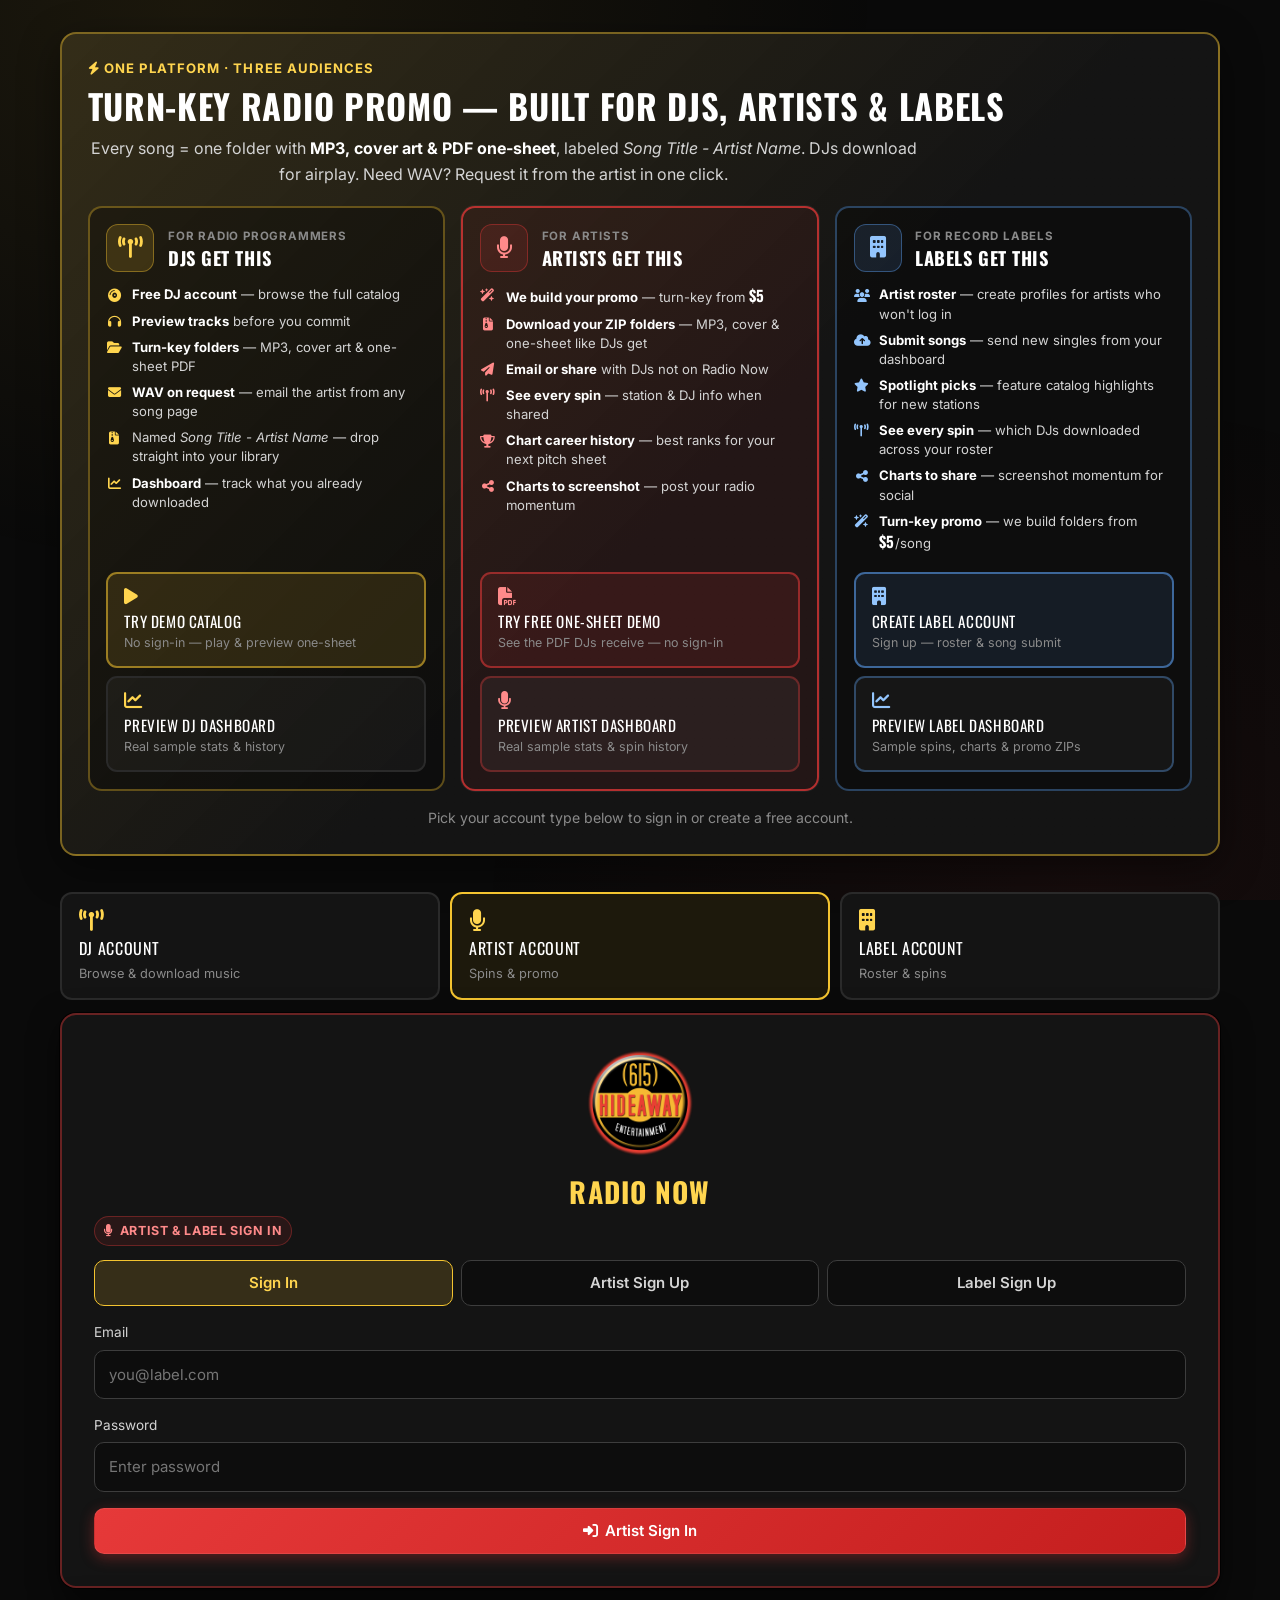
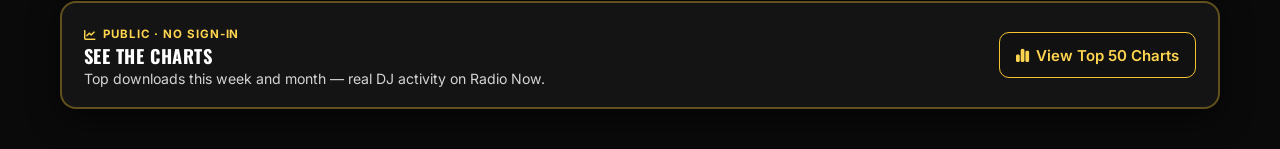
==== commit 3f0492da: "Move spotlight admin to DJ account; add dj-spotlight page" ====
--- a/artist-dashboard.html
+++ b/artist-dashboard.html
@@ -116,26 +116,6 @@
   </div>
 
   <div id="app-shell" class="app-shell hidden">
-    <header class="site-header">
-      <div class="header-inner">
-        <a href="index.html" class="brand">
-          <img src="assets/logo.png" alt="(615) Hideaway Entertainment" class="brand-logo">
-          <div class="brand-text">
-            <span class="brand-name">Radio Now</span>
-            <span class="brand-tag">(615) Hideaway Entertainment</span>
-          </div>
-        </a>
-        <nav class="site-nav" data-site-nav data-nav-active="artistDashboard" aria-label="Main navigation"></nav>
-        <div class="header-actions">
-          <span id="artist-welcome" class="dj-welcome hidden"></span>
-          <button class="btn btn-ghost" id="logout-btn">
-            <i class="fa-solid fa-right-from-bracket"></i>
-            Log Out
-          </button>
-        </div>
-      </div>
-    </header>
-
     <div id="demo-banner" class="demo-banner hidden" role="status">
       <div class="demo-banner-copy">
         <strong>Demo mode</strong> — Sample spin data for David Parmley.
@@ -143,14 +123,28 @@
       <a href="artist-dashboard.html" class="btn btn-secondary btn-sm">Create artist account</a>
     </div>
 
+    <div class="artist-portal-chrome">
+      <a href="artist-dashboard.html" class="artist-portal-chrome-brand">
+        <img src="assets/logo.png" alt="" class="artist-portal-chrome-logo">
+        <span>Radio Now</span>
+      </a>
+      <div class="artist-portal-chrome-actions">
+        <a href="artist-promo.html" class="artist-portal-chrome-link">Your Music</a>
+        <a href="charts.html" class="artist-portal-chrome-link">Charts</a>
+        <span id="artist-welcome" class="artist-portal-welcome hidden"></span>
+        <button type="button" class="btn btn-ghost btn-sm" id="logout-btn" aria-label="Log out">
+          <i class="fa-solid fa-right-from-bracket"></i>
+        </button>
+      </div>
+    </div>
+
     <nav class="artist-portal-nav" data-artist-portal-nav aria-label="Artist portal sections"></nav>
 
     <main class="artist-portal-page artist-spins-page">
-      <header class="artist-portal-hero">
-        <p class="artist-portal-eyebrow">Spins</p>
-        <h1 id="artist-display-name">Your artist</h1>
-        <p id="dashboard-subtitle" class="artist-portal-copy">Screenshot-ready spin stats from real DJ downloads.</p>
-      </header>
+      <h1 id="artist-display-name" class="visually-hidden">Your artist</h1>
+      <p id="dashboard-subtitle" class="visually-hidden">Spin stats</p>
+
+      <section id="artist-featured-banner" class="artist-featured-banner hidden" aria-label="DJ featured spotlight"></section>
 
       <section class="spin-picker-section" id="song-picker" aria-label="Choose a song"></section>
 
@@ -191,7 +185,9 @@
   <script src="js/utils.js"></script>
   <script src="js/artist-portal-nav.js"></script>
   <script src="js/artist-activity.js"></script>
+  <script src="js/sheet-catalog.js"></script>
   <script src="js/database.js"></script>
+  <script src="js/spotlight.js"></script>
   <script src="js/artist-dashboard-app.js"></script>
 </body>
 </html>
--- a/css/styles.css
+++ b/css/styles.css
@@ -4217,12 +4217,79 @@
 /* Artist / label portal — mobile-first spins dashboard */
 
 .artist-portal-body .app-shell {
-  padding-bottom: 5rem;
+  padding-bottom: 2rem;
+}
+
+.artist-portal-chrome {
+  display: flex;
+  align-items: center;
+  justify-content: space-between;
+  gap: 0.5rem;
+  max-width: 520px;
+  margin: 0 auto;
+  padding: 0.45rem 0.75rem 0.15rem;
+}
+
+.artist-portal-chrome-brand {
+  display: inline-flex;
+  align-items: center;
+  gap: 0.4rem;
+  color: var(--gold-bright);
+  font-family: 'Oswald', system-ui, sans-serif;
+  font-size: 0.82rem;
+  font-weight: 600;
+  letter-spacing: 0.06em;
+  text-transform: uppercase;
+  text-decoration: none;
+}
+
+.artist-portal-chrome-logo {
+  display: block;
+  width: 22px;
+  height: 22px;
+  max-width: 22px;
+  max-height: 22px;
+  object-fit: contain;
+  flex-shrink: 0;
+}
+
+.artist-portal-chrome-actions {
+  display: flex;
+  align-items: center;
+  gap: 0.35rem;
+  flex-shrink: 0;
+}
+
+.artist-portal-chrome-link {
+  font-size: 0.68rem;
+  font-weight: 600;
+  text-transform: uppercase;
+  letter-spacing: 0.04em;
+  color: var(--text-muted);
+  text-decoration: none;
+  padding: 0.25rem 0.35rem;
+}
+
+.artist-portal-chrome-link:hover {
+  color: var(--gold-bright);
+}
+
+.artist-portal-welcome {
+  font-size: 0.72rem;
+  color: var(--text-secondary);
+  max-width: 7rem;
+  overflow: hidden;
+  text-overflow: ellipsis;
+  white-space: nowrap;
 }
 
 .artist-portal-nav {
   border-bottom: 1px solid var(--border);
   background: var(--bg);
+}
+
+.artist-spins-page {
+  padding-top: 0.65rem;
 }
 
 .artist-portal-nav-inner {
@@ -4462,9 +4529,13 @@
 }
 
 .spin-infographic-logo {
+  display: block;
   width: 28px;
   height: 28px;
+  max-width: 28px;
+  max-height: 28px;
   object-fit: contain;
+  flex-shrink: 0;
 }
 
 .spin-infographic-body {
@@ -4722,6 +4793,345 @@
   grid-template-columns: 52px minmax(0, 1fr) auto;
 }
 
+.detail-wav-request {
+  margin-bottom: 1.15rem;
+  padding: 0.95rem 1rem;
+  border-radius: 12px;
+  border: 1px solid rgba(244, 196, 48, 0.35);
+  background: rgba(244, 196, 48, 0.08);
+}
+
+.detail-wav-request label {
+  display: flex;
+  align-items: center;
+  gap: 0.4rem;
+  margin: 0 0 0.45rem;
+  font-size: 0.82rem;
+  font-weight: 700;
+  text-transform: uppercase;
+  letter-spacing: 0.06em;
+  color: var(--gold-bright);
+}
+
+.detail-wav-request p {
+  margin: 0 0 0.75rem;
+  color: var(--text-secondary);
+  font-size: 0.92rem;
+  line-height: 1.55;
+}
+
+.detail-wav-request-btn {
+  width: 100%;
+}
+
+.spotlight-admin-loading {
+  text-align: center;
+  color: var(--text-muted);
+}
+
+.spotlight-admin-toolbar {
+  display: flex;
+  flex-wrap: wrap;
+  align-items: flex-start;
+  justify-content: space-between;
+  gap: 0.75rem 1rem;
+  margin-bottom: 1rem;
+}
+
+.spotlight-save-status {
+  margin-bottom: 1rem;
+  padding: 0.65rem 0.8rem;
+  border-radius: 10px;
+  border: 1px solid rgba(74, 222, 128, 0.35);
+  background: rgba(74, 222, 128, 0.08);
+  color: var(--success);
+  font-size: 0.88rem;
+}
+
+.spotlight-pick-list {
+  list-style: none;
+  margin: 0 0 1.25rem;
+  padding: 0;
+  display: flex;
+  flex-direction: column;
+  gap: 0.55rem;
+}
+
+.spotlight-pick-item {
+  display: grid;
+  grid-template-columns: minmax(0, 1fr) 72px 120px 100px auto;
+  gap: 0.45rem 0.55rem;
+  align-items: center;
+  padding: 0.7rem 0.75rem;
+  border: 1px solid var(--border);
+  border-radius: 12px;
+  background: rgba(0, 0, 0, 0.18);
+}
+
+.spotlight-pick-main {
+  display: flex;
+  flex-direction: column;
+  gap: 0.1rem;
+  min-width: 0;
+}
+
+.spotlight-pick-main strong {
+  font-size: 0.9rem;
+  line-height: 1.3;
+}
+
+.spotlight-pick-main span {
+  font-size: 0.78rem;
+  color: var(--text-muted);
+}
+
+.spotlight-pick-field {
+  display: flex;
+  flex-direction: column;
+  gap: 0.15rem;
+  font-size: 0.68rem;
+  font-weight: 600;
+  text-transform: uppercase;
+  letter-spacing: 0.04em;
+  color: var(--text-muted);
+}
+
+.spotlight-pick-field input {
+  width: 100%;
+  padding: 0.4rem 0.45rem;
+  border-radius: 8px;
+  border: 1px solid var(--border);
+  background: var(--bg-input);
+  color: var(--text);
+  font: inherit;
+  font-size: 0.82rem;
+  text-transform: none;
+  letter-spacing: normal;
+}
+
+.spotlight-search-input {
+  width: 100%;
+  margin-bottom: 0.65rem;
+  padding: 0.65rem 0.75rem;
+  border-radius: 10px;
+  border: 1px solid var(--border);
+  background: var(--bg-input);
+  color: var(--text);
+  font: inherit;
+}
+
+.spotlight-add-list {
+  list-style: none;
+  margin: 0;
+  padding: 0;
+  display: flex;
+  flex-direction: column;
+  gap: 0.4rem;
+  max-height: 280px;
+  overflow-y: auto;
+}
+
+.spotlight-add-btn {
+  width: 100%;
+  display: flex;
+  flex-direction: column;
+  align-items: flex-start;
+  gap: 0.1rem;
+  padding: 0.65rem 0.75rem;
+  border-radius: 10px;
+  border: 1px solid var(--border);
+  background: var(--bg-card);
+  color: var(--text);
+  font: inherit;
+  cursor: pointer;
+  text-align: left;
+}
+
+.spotlight-add-btn:hover {
+  border-color: rgba(244, 196, 48, 0.45);
+  background: var(--gold-dim);
+}
+
+.spotlight-add-btn span {
+  font-size: 0.78rem;
+  color: var(--text-muted);
+}
+
+.spotlight-add-empty {
+  color: var(--text-muted);
+  font-size: 0.88rem;
+  padding: 0.5rem 0;
+}
+
+.artist-featured-banner {
+  margin-bottom: 1rem;
+}
+
+.artist-featured-banner-inner {
+  display: flex;
+  flex-direction: column;
+  gap: 0.65rem;
+  padding: 1rem 1.1rem;
+  border-radius: var(--radius-lg);
+  background: linear-gradient(135deg, rgba(212, 168, 75, 0.14), rgba(212, 168, 75, 0.04));
+  border: 1px solid rgba(212, 168, 75, 0.28);
+}
+
+.artist-featured-banner-head {
+  display: flex;
+  align-items: center;
+  justify-content: space-between;
+  gap: 0.75rem;
+}
+
+.artist-featured-banner-head h2 {
+  margin: 0;
+  font-family: var(--font-display);
+  font-size: 1rem;
+  letter-spacing: 0.02em;
+}
+
+.artist-featured-banner-chips {
+  display: flex;
+  flex-wrap: wrap;
+  gap: 0.45rem;
+}
+
+.artist-featured-chip {
+  display: inline-flex;
+  flex-direction: column;
+  gap: 0.1rem;
+  padding: 0.45rem 0.7rem;
+  border-radius: var(--radius-md);
+  background: rgba(0, 0, 0, 0.22);
+  border: 1px solid rgba(255, 255, 255, 0.08);
+  font-size: 0.82rem;
+  line-height: 1.25;
+}
+
+.artist-featured-chip strong {
+  font-size: 0.88rem;
+}
+
+.artist-featured-chip span {
+  color: var(--text-muted);
+  font-size: 0.76rem;
+}
+
+.artist-featured-header {
+  margin-bottom: 0.75rem;
+}
+
+.artist-featured-list {
+  list-style: none;
+  margin: 0;
+  padding: 0;
+  display: flex;
+  flex-direction: column;
+  gap: 0.65rem;
+}
+
+.artist-featured-item {
+  padding: 0.85rem 0.95rem;
+  border-radius: var(--radius-md);
+  background: rgba(0, 0, 0, 0.18);
+  border: 1px solid rgba(255, 255, 255, 0.06);
+}
+
+.artist-featured-main {
+  display: flex;
+  flex-direction: column;
+  gap: 0.2rem;
+}
+
+.artist-featured-main strong {
+  font-size: 1rem;
+}
+
+.artist-featured-main > span {
+  color: var(--text-muted);
+  font-size: 0.84rem;
+}
+
+.artist-featured-style {
+  font-size: 0.78rem !important;
+  color: var(--text-muted);
+  opacity: 0.85;
+}
+
+.artist-featured-badge {
+  align-self: flex-start;
+  font-size: 0.68rem;
+  font-weight: 600;
+  letter-spacing: 0.06em;
+  text-transform: uppercase;
+  color: var(--accent-gold);
+  margin-bottom: 0.15rem;
+}
+
+.artist-featured-until {
+  margin: 0.45rem 0 0;
+  font-size: 0.78rem;
+  color: var(--text-muted);
+}
+
+@media (max-width: 640px) {
+  .spotlight-pick-item {
+    grid-template-columns: minmax(0, 1fr) auto;
+    grid-template-rows: auto auto auto;
+  }
+
+  .spotlight-pick-field {
+    grid-column: 1;
+  }
+
+  .spotlight-pick-remove {
+    grid-column: 2;
+    grid-row: 1;
+    justify-self: end;
+  }
+}
+
+@media (max-width: 520px) {
+  .artist-portal-chrome {
+    flex-direction: column;
+    align-items: center;
+    justify-content: center;
+    gap: 0.4rem;
+    padding: 0.5rem 0.75rem 0.35rem;
+  }
+
+  .artist-portal-chrome-brand {
+    justify-content: center;
+    width: 100%;
+  }
+
+  .artist-portal-chrome-logo {
+    width: 18px;
+    height: 18px;
+    max-width: 18px;
+    max-height: 18px;
+  }
+
+  .artist-portal-chrome-actions {
+    justify-content: center;
+    width: 100%;
+    flex-wrap: wrap;
+    gap: 0.25rem 0.4rem;
+  }
+
+  .spin-infographic-brand {
+    justify-content: center;
+  }
+
+  .spin-infographic-logo {
+    width: 20px;
+    height: 20px;
+    max-width: 20px;
+    max-height: 20px;
+  }
+}
+
 @media (max-width: 400px) {
   .spin-stats-row,
   .spin-song-metrics {
